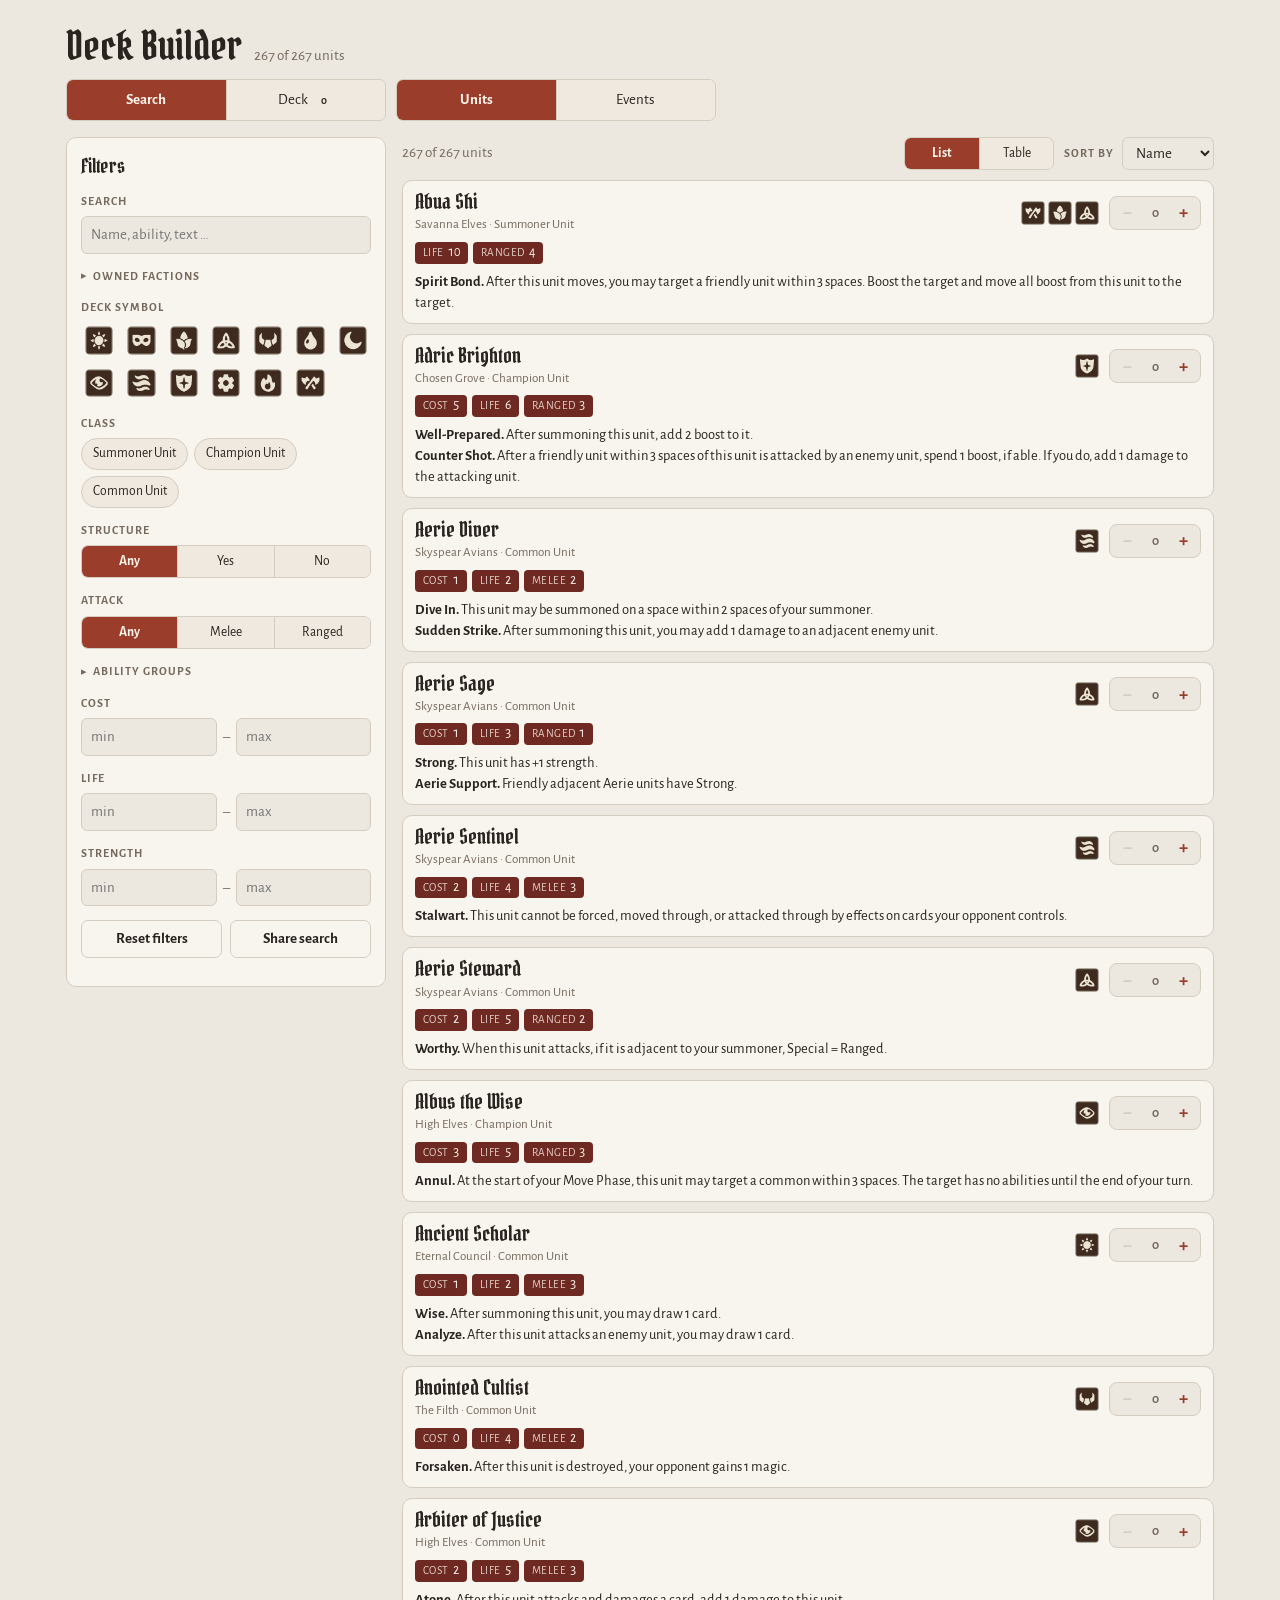
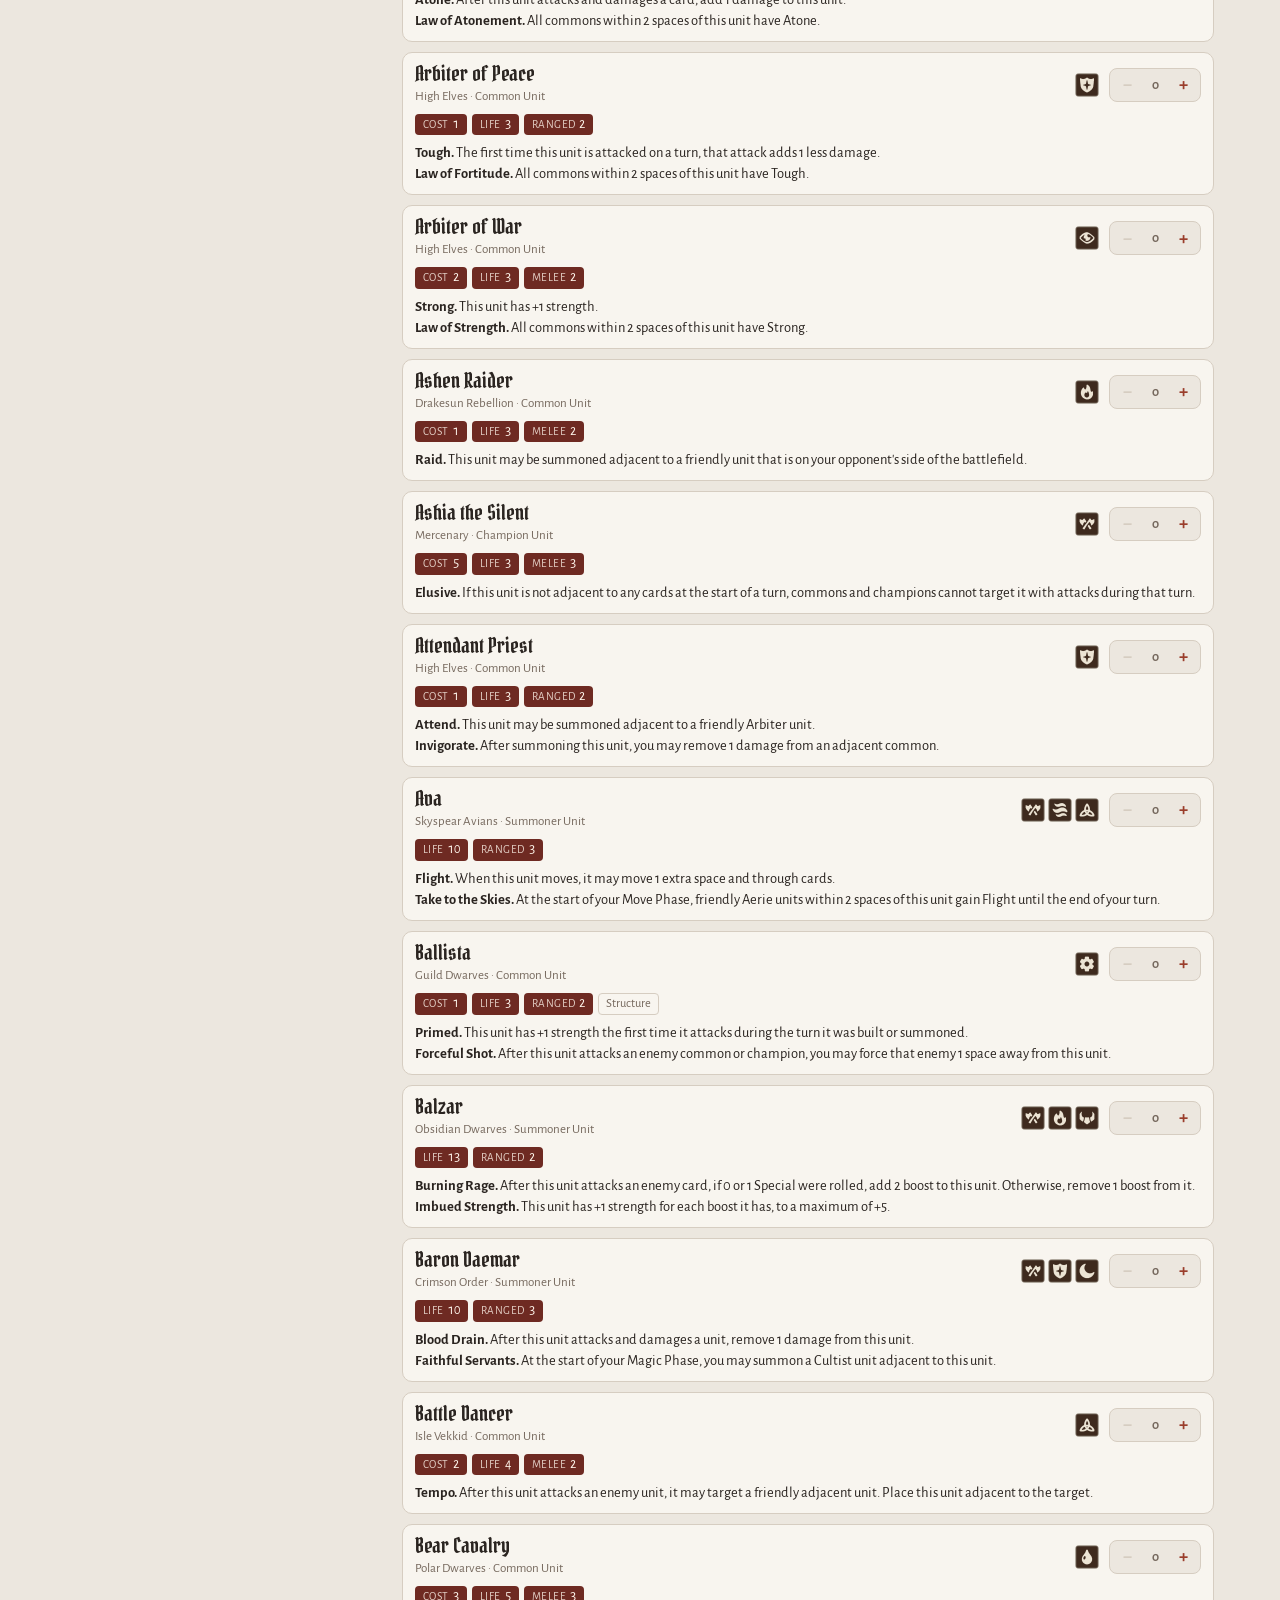
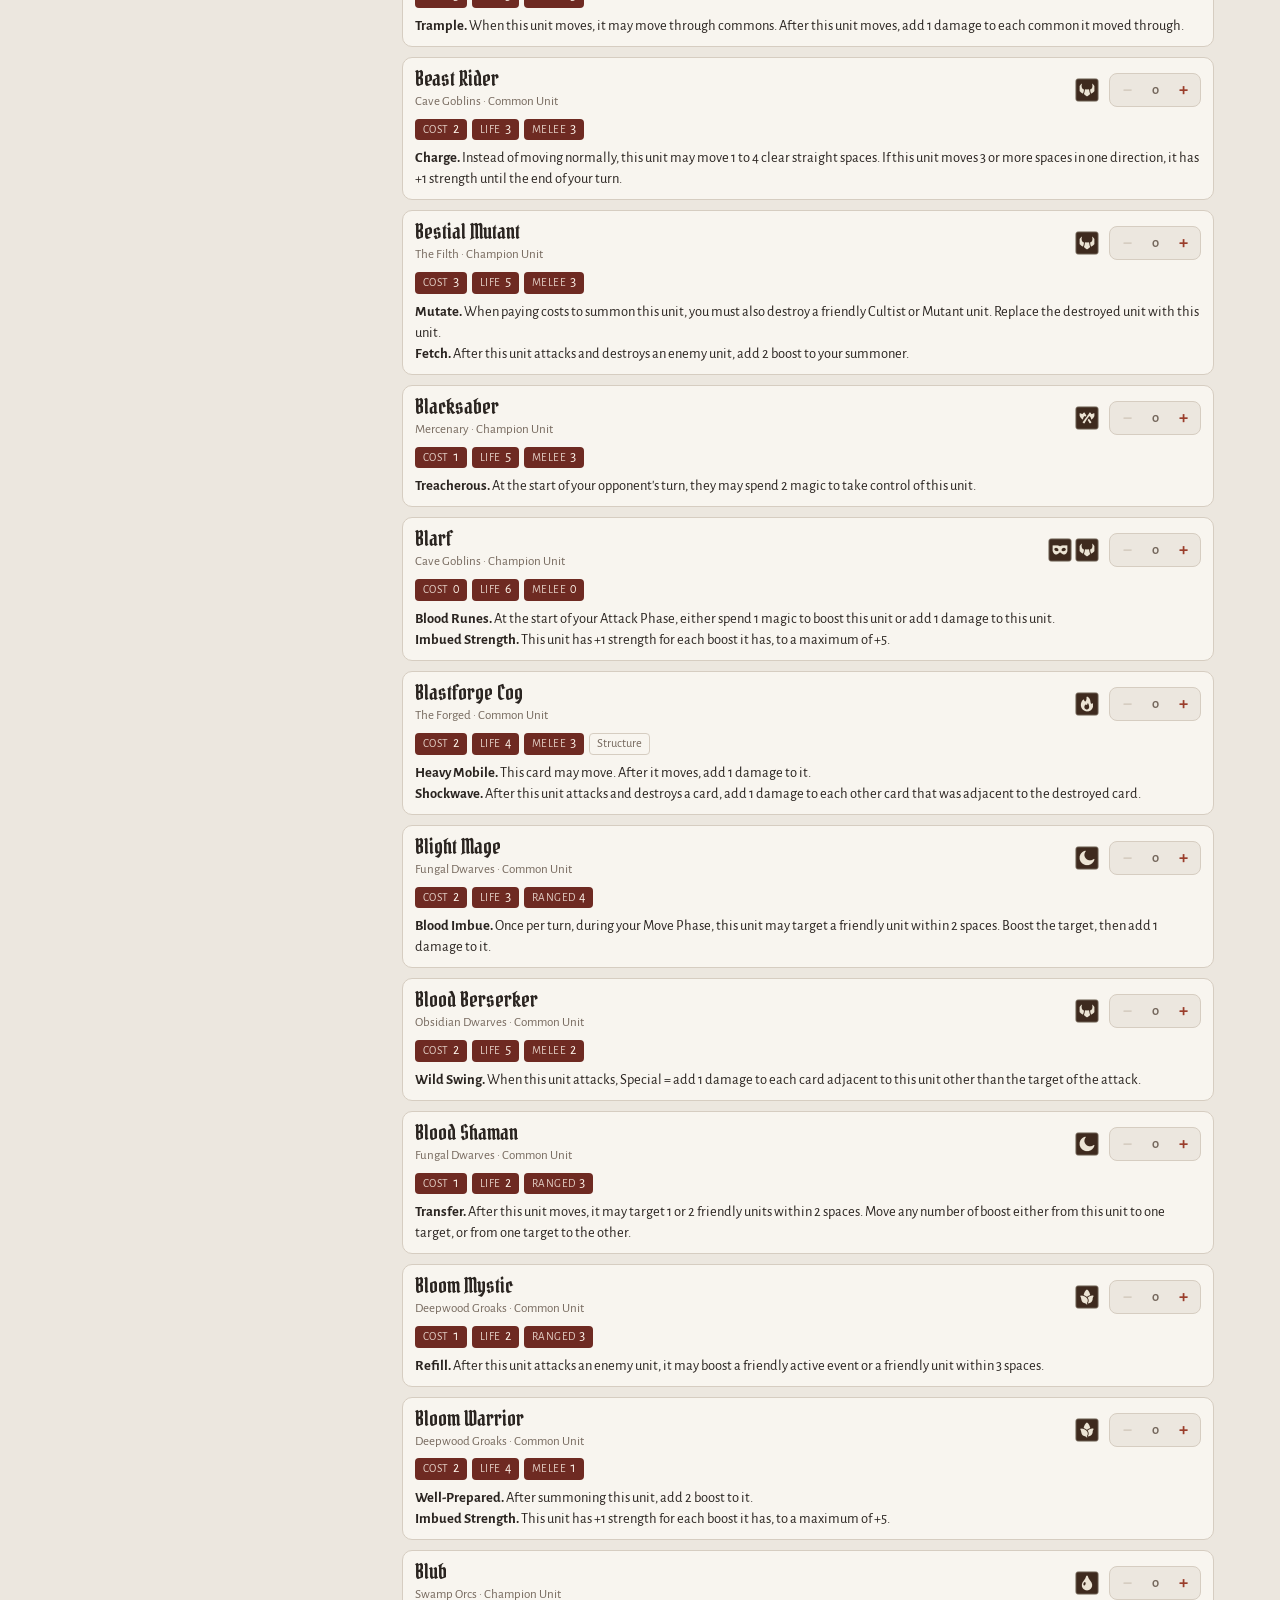
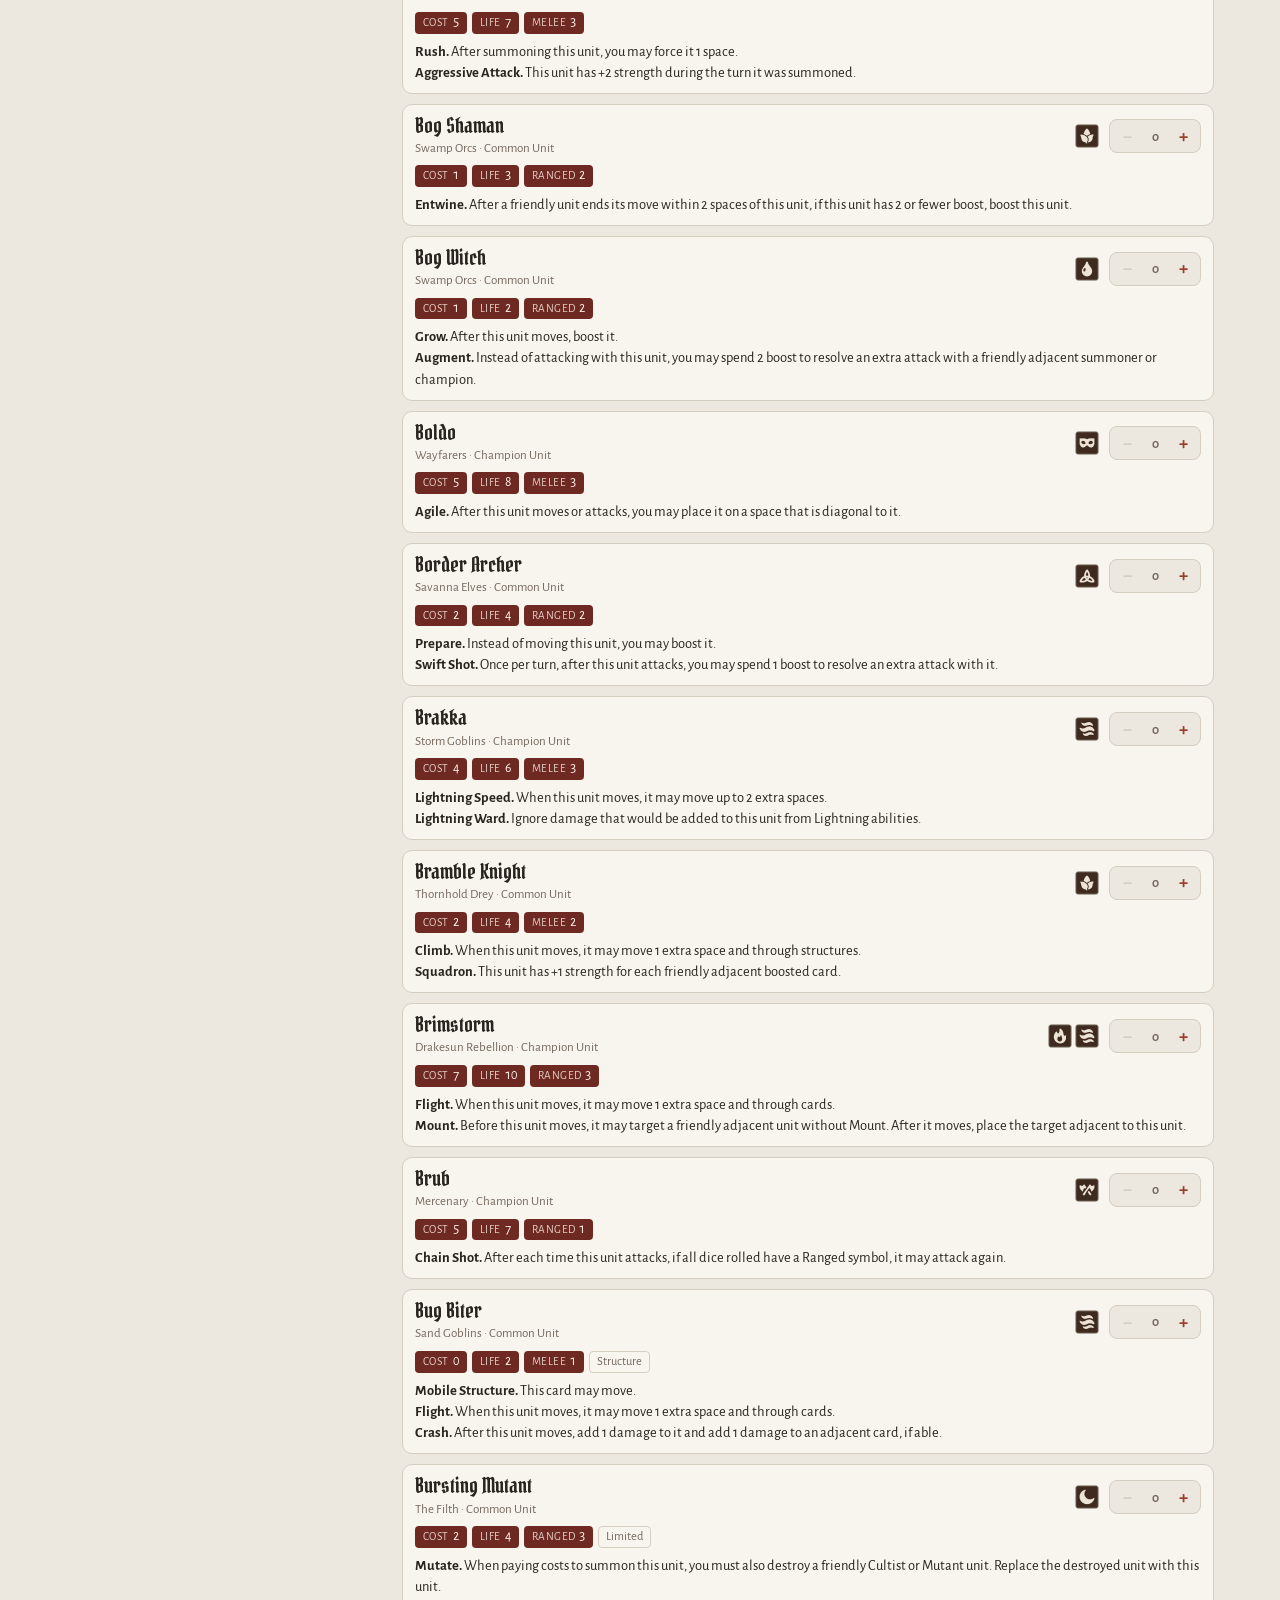
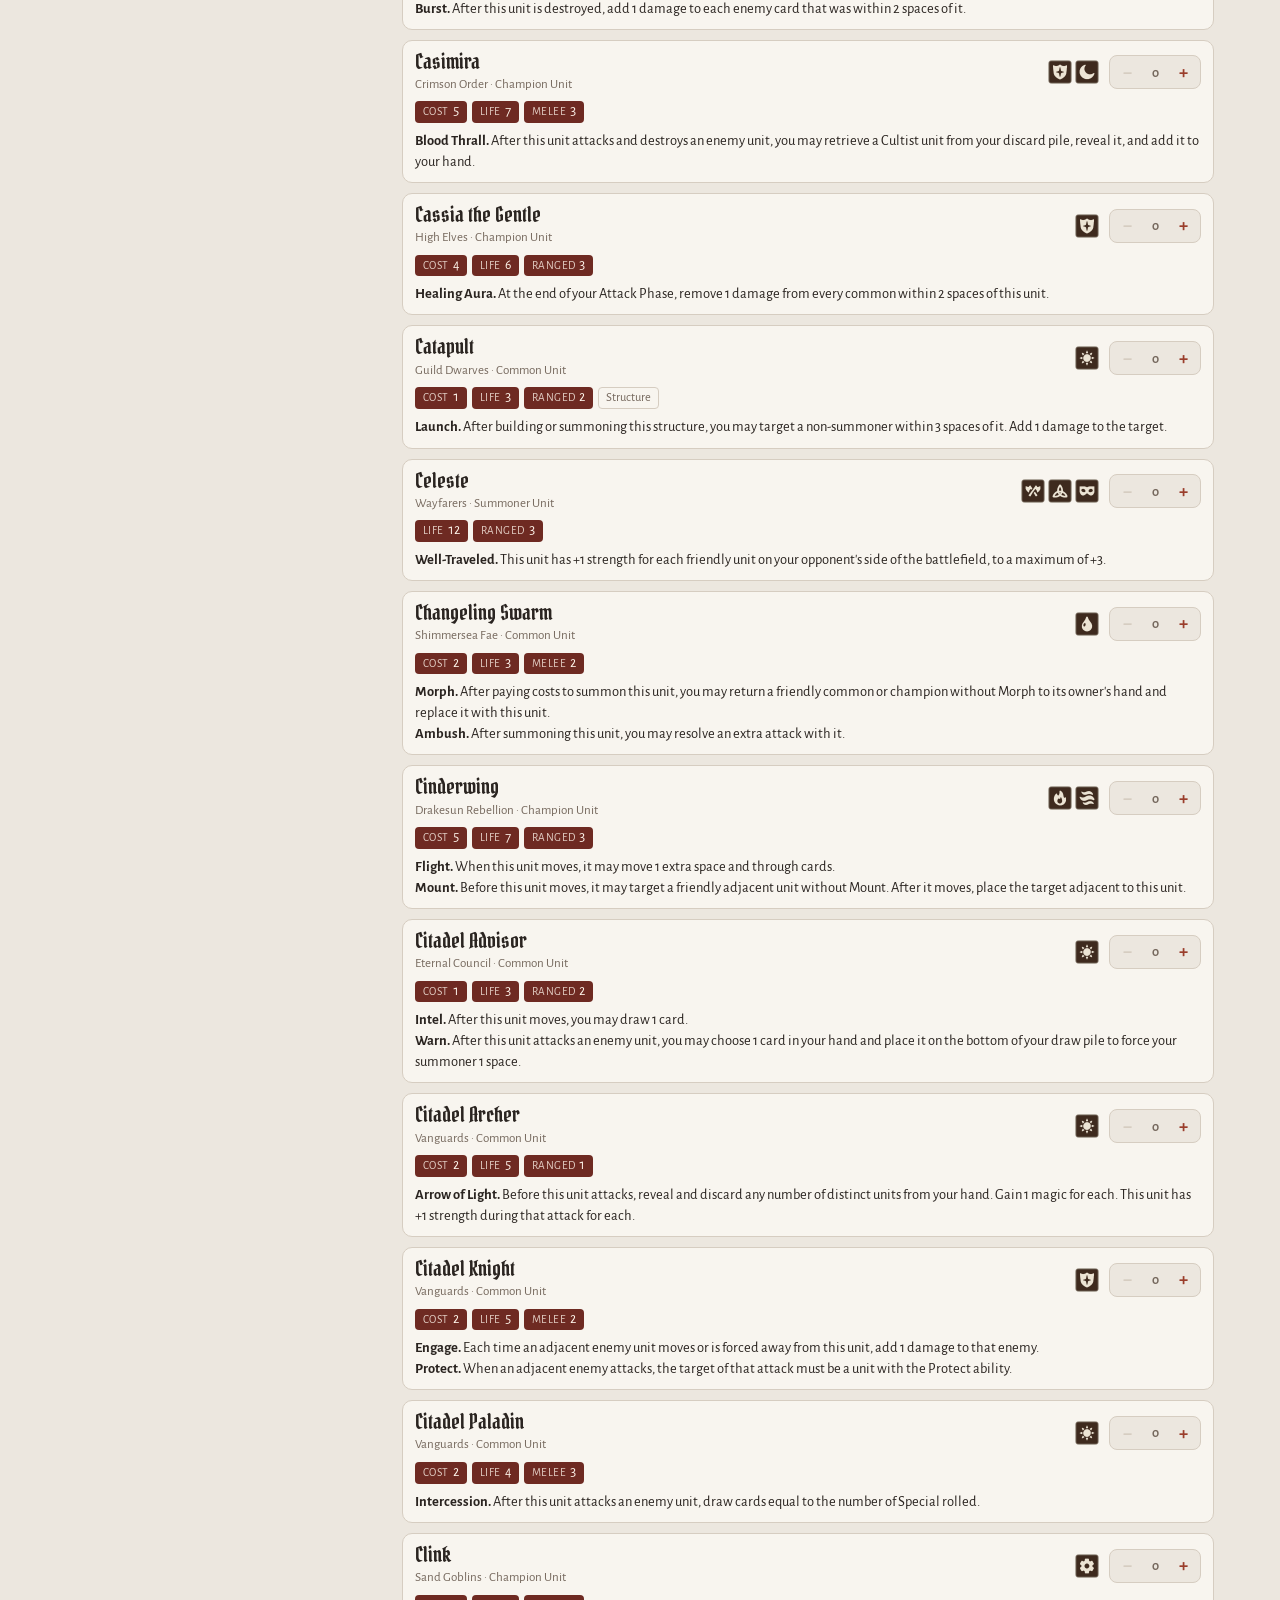
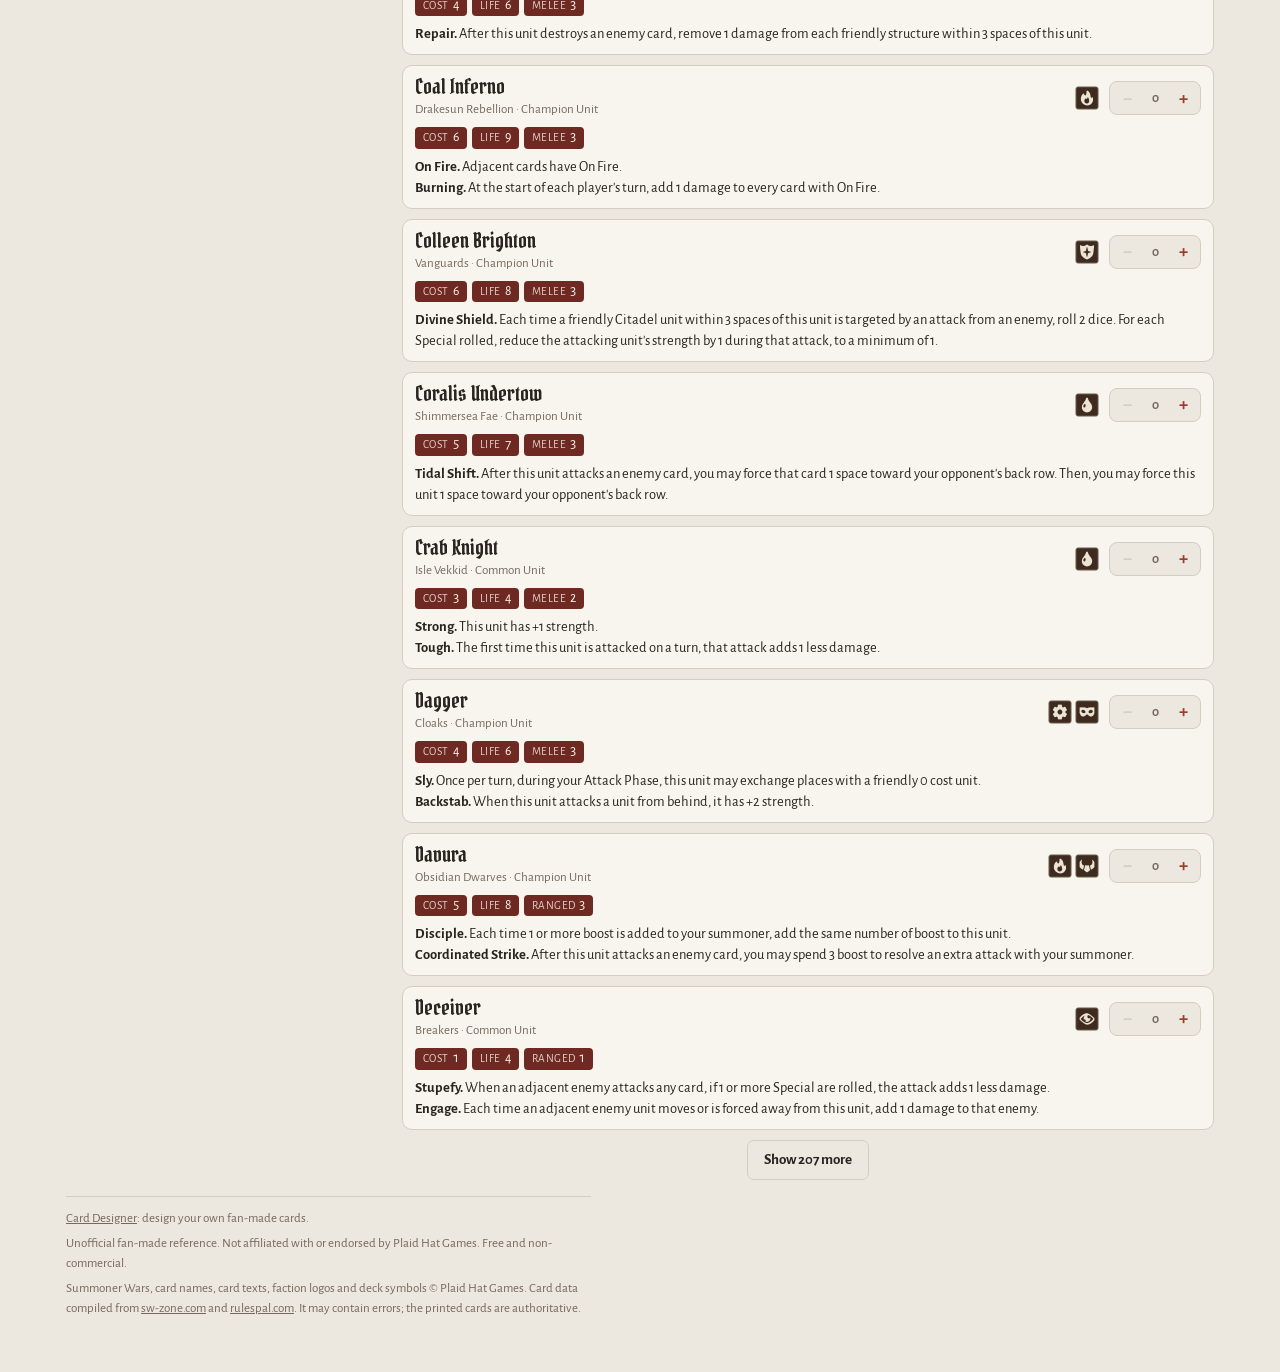
==== index.html @ 44c7527a "Designer: structure checkbox, insert existing abilities/event texts Co-Authored-By: Claude Opus 5.5 " ====
<!doctype html>
<html lang="en">
<head>
<meta charset="utf-8">
<meta name="viewport" content="width=device-width, initial-scale=1, viewport-fit=cover">
<title>Summoner Wars Deck Builder</title>
<meta name="description" content="Search and filter all Summoner Wars (Second Edition) cards by deck symbol, faction, class, ability groups, cost, life and strength.">
<link rel="icon" href="img/symbols/Mercenary.png">
<link rel="stylesheet" href="https://fonts.googleapis.com/css2?family=Pirata+One&family=Alegreya+Sans:wght@400;500;700&display=swap">
<link rel="stylesheet" href="style.css?v=202611170626">
<link rel="stylesheet" href="deck.css?v=202611170626">
</head>
<body>
<div class="wrap">
  <div class="incoming" id="incoming" hidden role="region" aria-label="Shared deck">
    <p id="incomingTxt"></p>
    <div class="dact"><button type="button" class="reset primary" id="inReplace">Replace my deck</button><button type="button" class="reset" id="inKeep">Keep my deck</button></div>
  </div>
  <header><h1>Deck Builder</h1><span class="count" id="count"></span>
    <div class="modes">
      <div class="seg tabs" id="tabs"><button type="button" data-v="search" aria-pressed="true">Search</button><button type="button" data-v="deck" aria-pressed="false">Deck <span class="badge" id="deckN">0</span></button></div>
      <div class="seg kind" id="kind"><button type="button" data-v="Unit" aria-pressed="true">Units</button><button type="button" data-v="Event" aria-pressed="false">Events</button></div>
    </div></header>

  <section class="filters" id="fbox" aria-label="Filters">
    <h2>Filters</h2>
    <div class="fbody">
      <div class="grp"><label class="lbl" for="q">Search</label>
        <input type="search" id="q" placeholder="Name, ability, text …" autocomplete="off"></div>

      <details class="grp sub" id="ownBox">
        <summary class="lbl">Owned factions <span class="grpn" id="ownN"></span></summary>
        <p class="hint">Cards of factions you don't own are hidden from the search. Saved on this device; not affected by Reset filters.</p>
        <div class="chips" id="own"></div>
        <div class="dact"><button type="button" class="reset" id="ownAll">Select all</button><button type="button" class="reset" id="ownNone">Select none</button></div>
      </details>

      <div class="grp"><div class="lbl">Deck symbol</div>
        <div class="symgrid none" id="symChips"></div></div>

      <div class="grp"><div class="lbl">Class</div>
        <div class="chips" id="cls"></div></div>

      <div class="grp"><div class="lbl">Structure</div>
        <div class="seg" id="struct"><button type="button" data-v="" aria-pressed="true">Any</button><button type="button" data-v="1" aria-pressed="false">Yes</button><button type="button" data-v="0" aria-pressed="false">No</button></div></div>

      <div class="grp" data-for="Unit"><div class="lbl">Attack</div>
        <div class="seg" id="mr"><button type="button" data-v="" aria-pressed="true">Any</button><button type="button" data-v="Melee" aria-pressed="false">Melee</button><button type="button" data-v="Ranged" aria-pressed="false">Ranged</button></div></div>

      <div class="grp" data-for="Event" hidden><div class="lbl">Play phase</div>
        <div class="chips" id="ph"></div></div>

      <details class="grp sub" id="grpBox">
        <summary class="lbl"><span id="grpLbl">Ability groups</span> <span class="grpn" id="grpN"></span></summary>
        <p class="hint" id="grpHint">Hover a group to see its abilities.</p>
        <div class="chips" id="grps"></div>
      </details>

      <div class="grp"><div class="lbl">Cost</div>
        <div class="range"><input type="number" id="costMin" inputmode="numeric" placeholder="min" aria-label="Cost minimum"><span>–</span><input type="number" id="costMax" inputmode="numeric" placeholder="max" aria-label="Cost maximum"></div></div>
      <div class="grp"><div class="lbl">Life</div>
        <div class="range"><input type="number" id="hpMin" inputmode="numeric" placeholder="min" aria-label="Life minimum"><span>–</span><input type="number" id="hpMax" inputmode="numeric" placeholder="max" aria-label="Life maximum"></div></div>
      <div class="grp" data-for="Unit"><div class="lbl">Strength</div>
        <div class="range"><input type="number" id="strMin" inputmode="numeric" placeholder="min" aria-label="Strength minimum"><span>–</span><input type="number" id="strMax" inputmode="numeric" placeholder="max" aria-label="Strength maximum"></div></div>

      <div class="dact"><button class="reset" id="reset" type="button">Reset filters</button><button class="reset" id="shareSearch" type="button">Share search</button></div>
      <p class="hint" id="shareSearchMsg" aria-live="polite"></p>
    </div>
  </section>

  <section class="deckview" id="deckView" hidden aria-label="Current deck">
    <div class="dhead">
      <label class="dname"><span class="lbl">Deck name</span><input type="text" id="deckName" maxlength="60" placeholder="New Deck" autocomplete="off"></label>
      <div class="dtot" id="deckTot"></div>
      <div class="dsum" id="deckSum"></div>
      <ul class="checks" id="deckChecks" aria-label="Deck rules"></ul>
      <details class="dstats" id="deckStats" hidden><summary class="lbl">Statistics</summary><div id="statBody"></div></details>
      <div class="dact">
        <button type="button" class="reset" id="shareDeck">Share link</button>
        <button type="button" class="reset" id="exportDeck">Export for app</button>
        <button type="button" class="reset" id="importDeck">Import from app</button>
        <button type="button" class="reset" id="clearDeck">Clear deck</button>
      </div>
      <div class="starter"><select id="starterSel" aria-label="Faction starter deck"><option value="">Load a faction starter deck…</option></select><button type="button" class="reset" id="loadStarter" disabled>Load</button></div>
      <div class="out" id="imp" hidden>
        <label class="lbl" for="impTxt">Paste a deck exported from the app (JSON)</label>
        <textarea id="impTxt" rows="4" placeholder='{"title":"My Deck","deck":{"faction":"Breakers","deck":"bdu4 mru2 …"}}'></textarea>
        <div class="dact"><button type="button" class="reset primary" id="impGo">Import</button><button type="button" class="reset" id="impClose">Cancel</button></div>
        <p class="hint" id="impMsg" aria-live="polite">Importing replaces your current deck.</p>
      </div>
      <p class="hint" id="exportHint" hidden>Export needs exactly 1 summoner, 2 copies of its epic event and its starting units.</p>
      <div class="out" id="out" hidden>
        <label class="lbl" for="outTxt" id="outLbl"></label>
        <textarea id="outTxt" rows="3" readonly></textarea>
        <div class="dact"><button type="button" class="reset primary" id="outCopy">Copy</button><button type="button" class="reset" id="outDl" hidden>Download .json</button><button type="button" class="reset" id="outClose">Close</button></div>
        <p class="hint" id="outMsg" aria-live="polite"></p>
      </div>
    </div>
  </section>

  <main class="list">
    <div class="toolbar"><span class="count" id="count2"></span>
      <div class="tools"><div class="seg view" id="view"><button type="button" data-v="list" aria-pressed="true">List</button><button type="button" data-v="table" aria-pressed="false">Table</button></div>
      <label style="display:flex;gap:8px;align-items:center"><span class="lbl">Sort by</span>
        <select id="sort"><option value="n">Name</option><option value="f">Faction</option><option value="cost">Cost</option><option value="hp">Life</option><option value="str" data-for="Unit">Strength</option></select></label></div></div>
    <div class="list" id="list"></div>
  </main>

  <footer class="foot">
    <p><a href="designer/">Card Designer</a>: design your own fan-made cards.</p>
    <p>Unofficial fan-made reference. Not affiliated with or endorsed by Plaid Hat Games. Free and non-commercial.</p>
    <p>Summoner Wars, card names, card texts, faction logos and deck symbols © Plaid Hat Games. Card data compiled from <a href="https://sw-zone.com" rel="noopener">sw-zone.com</a> and <a href="https://rulespal.com" rel="noopener">rulespal.com</a>. It may contain errors; the printed cards are authoritative.</p>
  </footer>
</div>
<script src="deck.js?v=202611170626" defer></script>
</body>
</html>
---- style.css ----
/* Layout: filter panel (sticky sidebar on desktop, collapsible block on phone) + list of card rows styled like card stat bars */
:root{
  --bg:#ece7df; --panel:#f8f5ef; --ink:#2a2420; --muted:#76695e; --line:#d6cdc1;
  --accent:#9a3d2b; --accent-soft:rgba(154,61,43,.12); --stat:#6e2a22; --stat-ink:#fff6ec; --chip:#efe9e0;
  --display:"Pirata One","Georgia",serif; --body:"Alegreya Sans","Segoe UI",system-ui,sans-serif;
}
@media (prefers-color-scheme: dark){:root:not([data-theme="light"]){
  --bg:#1c1a19; --panel:#262321; --ink:#ece4d8; --muted:#a3988c; --line:#3a3532;
  --accent:#e08a6f; --accent-soft:rgba(224,138,111,.16); --stat:#7a3027; --stat-ink:#fff6ec; --chip:#2f2b28; color-scheme:dark}}
:root[data-theme="dark"]{
  --bg:#1c1a19; --panel:#262321; --ink:#ece4d8; --muted:#a3988c; --line:#3a3532;
  --accent:#e08a6f; --accent-soft:rgba(224,138,111,.16); --stat:#7a3027; --stat-ink:#fff6ec; --chip:#2f2b28; color-scheme:dark}
*{box-sizing:border-box}
html{-webkit-text-size-adjust:100%;text-size-adjust:100%}
[hidden]{display:none!important}
body{background:var(--bg);color:var(--ink);font-family:var(--body);font-size:15px;line-height:1.45}
.wrap{max-width:1180px;margin:0 auto;padding-left:max(16px,env(safe-area-inset-left,0px));padding-right:max(16px,env(safe-area-inset-right,0px));padding-block:18px 40px;display:grid;gap:16px;grid-template-columns:1fr}
@media (min-width:900px){.wrap{grid-template-columns:320px minmax(0,1fr);align-items:start}.filters{position:sticky;top:12px;max-height:calc(100vh - 24px);overflow:auto}}
header{grid-column:1/-1;display:flex;align-items:baseline;gap:12px;flex-wrap:wrap}
.kind{flex-basis:100%;max-width:320px}
.kind button{padding:9px 4px;font-size:15px}
h1{font-family:var(--display);font-weight:400;font-size:clamp(28px,6vw,40px);margin:0;line-height:1}
.count{color:var(--muted);font-variant-numeric:tabular-nums}
.filters{background:var(--panel);border:1px solid var(--line);border-radius:10px;padding:14px;min-width:0}
.filters h2{font-family:var(--display);font-weight:400;font-size:20px;margin:0}
.fbody{display:grid;gap:14px;margin-top:12px}
.grp{display:grid;gap:6px;min-width:0}
.lbl{font-size:12px;letter-spacing:.08em;text-transform:uppercase;color:var(--muted);font-weight:700}
input[type=search],select,input[type=number]{font:inherit;color:var(--ink);background:var(--bg);border:1px solid var(--line);border-radius:6px;padding:7px 9px;width:100%;min-width:0}
input:focus-visible,select:focus-visible,button:focus-visible{outline:2px solid var(--accent);outline-offset:1px}
.chips{display:flex;flex-wrap:wrap;gap:6px}
.chip{all:unset;cursor:pointer;display:inline-flex;align-items:center;padding:5px 11px;border-radius:999px;background:var(--chip);border:1px solid var(--line);font-size:13.5px;user-select:none}
.chip[aria-pressed="true"]{background:var(--accent-soft);border-color:var(--accent);font-weight:700}
.symgrid{display:grid;grid-template-columns:repeat(7,1fr);gap:6px}
.sym{all:unset;cursor:pointer;border-radius:7px;padding:2px;border:2px solid transparent;display:grid;place-items:center;opacity:.55;transition:opacity .12s}
.sym img{width:100%;max-width:40px;aspect-ratio:1;border-radius:5px;display:block}
.sym:hover{opacity:.85}
.sym[aria-pressed="true"]{opacity:1;border-color:var(--accent);background:var(--accent-soft)}
.none .sym{opacity:1}
.seg{display:flex;border:1px solid var(--line);border-radius:7px;overflow:hidden}
.seg button{all:unset;cursor:pointer;flex:1;text-align:center;padding:6px 4px;font-size:13.5px;background:var(--chip)}
.seg button+button{border-left:1px solid var(--line)}
.seg button[aria-pressed="true"]{background:var(--accent);color:var(--stat-ink);font-weight:700}
.sub summary{cursor:pointer;list-style:none;display:flex;align-items:center;gap:6px}
.sub summary::-webkit-details-marker{display:none}
.sub summary::before{content:"▸";font-size:11px;transition:transform .15s}
.sub[open] summary::before{transform:rotate(90deg)}
.grpn{color:var(--accent);text-transform:none;letter-spacing:0}
.hint{margin:0;font-size:12.5px;color:var(--muted)}
.sub .chips{margin-top:2px}
.range{display:grid;grid-template-columns:1fr auto 1fr;gap:6px;align-items:center}
.range span{color:var(--muted)}
.reset{all:unset;cursor:pointer;text-align:center;padding:8px;border-radius:7px;border:1px solid var(--line);font-weight:700}
.reset:hover{background:var(--chip)}
.toolbar{display:flex;gap:10px;align-items:center;flex-wrap:wrap;justify-content:space-between}
.toolbar select{width:auto}
.tools{display:flex;gap:10px;align-items:center;flex-wrap:wrap}
.view{width:150px}
.tbl{overflow-x:auto;background:var(--panel);border:1px solid var(--line);border-radius:10px;max-width:100%}
.tbl table{border-collapse:collapse;width:100%;font-size:13.5px;font-variant-numeric:tabular-nums}
.tbl th{position:sticky;top:0;background:var(--chip);text-align:left;font-size:11.5px;letter-spacing:.06em;text-transform:uppercase;color:var(--muted);padding:7px 8px;border-bottom:1px solid var(--line);white-space:nowrap}
.tbl th.s{cursor:pointer}
.tbl th.s:hover,.tbl th.on{color:var(--accent)}
.tbl td{padding:6px 8px;border-bottom:1px solid var(--line);vertical-align:top}
.tbl tr:last-child td{border-bottom:0}
.tbl td.num{text-align:right}
.tbl td.nm{font-weight:700;white-space:nowrap}
.tbl td.fa,.tbl td.cl{white-space:nowrap;color:var(--muted)}
.tbl td.sy{white-space:nowrap}
.tbl td.sy img{width:20px;height:20px;border-radius:3px;vertical-align:middle;margin-right:2px}
.tbl td.tx{min-width:420px}
.tbl td.abn{min-width:150px}
.tbl td.abn span{text-decoration:underline dotted;text-underline-offset:3px;cursor:help}
.tbl td.ctr{text-align:center}
.tbl td.tx .ab{font-weight:700}
.tbl .yes{color:var(--accent);font-weight:700}
.list{display:grid;gap:10px;min-width:0}
.card{background:var(--panel);border:1px solid var(--line);border-radius:10px;padding:10px 12px;display:grid;gap:7px;min-width:0}
.top{display:grid;grid-template-columns:minmax(0,1fr) auto;gap:10px;align-items:center}
.top img.logo{width:40px;height:40px;object-fit:contain}
.nm{min-width:0}
.nm b{font-family:var(--display);font-weight:400;font-size:21px;line-height:1.05;display:block}
.nm small{color:var(--muted);font-size:13px}
.syms{display:flex;gap:3px}
.syms img{width:24px;height:24px;border-radius:4px}
.stats{display:flex;gap:5px;flex-wrap:wrap;font-variant-numeric:tabular-nums}
.stat{background:var(--stat);color:var(--stat-ink);border-radius:4px;padding:1px 8px;font-size:13.5px;display:inline-flex;gap:4px;align-items:baseline}
.stat i{font-style:normal;opacity:.8;font-size:11.5px;letter-spacing:.04em;text-transform:uppercase}
.tag{border:1px solid var(--line);border-radius:4px;padding:1px 7px;font-size:12.5px;color:var(--muted)}
.tx{margin:0;font-size:14.5px;min-width:0;overflow-wrap:anywhere}
.tx .ab{font-weight:700}
.empty{padding:30px;text-align:center;color:var(--muted);background:var(--panel);border:1px dashed var(--line);border-radius:10px}
.more{all:unset;cursor:pointer;justify-self:center;padding:8px 16px;border-radius:7px;border:1px solid var(--line);font-weight:700}
@media (prefers-reduced-motion:reduce){.sym{transition:none}}
.foot{grid-column:1/-1;border-top:1px solid var(--line);padding-top:12px;color:var(--muted);font-size:13px;line-height:1.5;max-width:75ch}
.foot p{margin:0 0 6px}
.foot a{color:inherit}
---- deck.css ----
/* Deck builder additions on top of style.css */
:root{--good:#2f6b3a;--good-soft:rgba(47,107,58,.12)}
@media (prefers-color-scheme: dark){:root:not([data-theme="light"]){--good:#7fc48a;--good-soft:rgba(127,196,138,.14)}}
:root[data-theme="dark"]{--good:#7fc48a;--good-soft:rgba(127,196,138,.14)}

.modes{flex-basis:100%;display:flex;gap:10px;flex-wrap:wrap}
.modes .seg{flex:1 1 220px;max-width:320px}
.modes .seg button{padding:9px 4px;font-size:15px}
.badge{display:inline-block;min-width:1.6em;padding:0 6px;margin-left:4px;border-radius:999px;background:var(--chip);color:var(--ink);font-size:12.5px;font-weight:700;font-variant-numeric:tabular-nums}
.tabs button[aria-pressed="true"] .badge{background:var(--stat-ink);color:var(--accent)}

/* deck mode: hide search UI, deck view spans full width */
.wrap.deckmode .filters,.wrap.deckmode #count,.wrap.deckmode #kind{display:none}
.wrap.deckmode .deckview,.wrap.deckmode main.list{grid-column:1/-1}
.dsec{display:grid;gap:10px;min-width:0}
.dgh{margin:6px 0 0;font-size:12px;letter-spacing:.08em;text-transform:uppercase;color:var(--muted);display:flex;justify-content:space-between;border-bottom:1px solid var(--line);padding-bottom:4px}

/* +/- control */
.dk{display:inline-flex;align-items:center;border:1px solid var(--line);border-radius:8px;overflow:hidden;background:var(--bg);flex:none}
.dk button{all:unset;cursor:pointer;width:34px;height:32px;display:grid;place-items:center;font-size:19px;font-weight:700;color:var(--accent)}
.dk button:hover{background:var(--accent-soft)}
.dk button:focus-visible{outline:2px solid var(--accent);outline-offset:-2px}
.dk button[disabled]{color:var(--line);cursor:default;background:none}
.dk .dn{min-width:22px;text-align:center;font-weight:700;font-variant-numeric:tabular-nums;color:var(--muted)}
.dk.on{border-color:var(--good)}
.dk.on .dn{color:var(--good)}
.card .top{grid-template-columns:minmax(0,1fr) auto auto}
.card.indeck{border-color:var(--good);box-shadow:inset 3px 0 0 var(--good)}
.tbl td.dkc{white-space:nowrap}
.tbl tr.indeck td{background:var(--good-soft)}

/* deck view */
.deckview{display:grid;gap:14px;min-width:0}
.dhead{background:var(--panel);border:1px solid var(--line);border-radius:10px;padding:12px 14px;display:grid;gap:8px}
.dtot{font-family:var(--display);font-size:24px;line-height:1.1}
.dsum{display:flex;flex-wrap:wrap;gap:6px}
.dsum .pill{border:1px solid var(--line);border-radius:999px;padding:2px 10px;font-size:13.5px;font-variant-numeric:tabular-nums}
.dsum .pill b{font-weight:700}
.dsum .syms img{width:22px;height:22px;border-radius:4px}
.dact{display:flex;gap:8px;flex-wrap:wrap}
.dact .reset{padding:7px 12px}
.reset.warn{border-color:var(--accent);color:var(--accent)}
.dgrp{background:var(--panel);border:1px solid var(--line);border-radius:10px;overflow:hidden}
.dgrp h3{margin:0;padding:8px 12px;font-size:12px;letter-spacing:.08em;text-transform:uppercase;color:var(--muted);background:var(--chip);border-bottom:1px solid var(--line);display:flex;justify-content:space-between}
.drow{display:grid;grid-template-columns:auto minmax(0,1fr) auto;gap:10px;align-items:center;padding:7px 12px;border-bottom:1px solid var(--line)}
.drow:last-child{border-bottom:0}
.drow .di{min-width:0}
.drow .di button{all:unset;cursor:pointer;font-weight:700;display:block}
.drow .di button:focus-visible{outline:2px solid var(--accent)}
.drow .di small{color:var(--muted);font-size:12.5px}
.drow .dr{display:flex;gap:6px;align-items:center}
.drow .dr .stat{font-size:12.5px}
.drow .dr .syms img{width:20px;height:20px}
.drow .dtx{grid-column:1/-1;margin:0;font-size:14px;overflow-wrap:anywhere}
.dempty{padding:28px;text-align:center;color:var(--muted);background:var(--panel);border:1px dashed var(--line);border-radius:10px}
@media (max-width:480px){.drow .dr .syms{display:none}}
.drow>.dk{justify-self:start}
.dk button{flex:none}
@media (max-width:600px){
  .drow{grid-template-columns:auto minmax(0,1fr)}
  .drow .dr{grid-column:2;flex-wrap:wrap}
  .card .top{grid-template-columns:minmax(0,1fr) auto}
  .card .top .syms{grid-column:2;grid-row:1}
  .card .top .dk{grid-column:1/-1;grid-row:2;justify-self:start}
}
.drow .dtx .ab{font-weight:700}

.legal{font-family:var(--body);font-size:14px;font-weight:700;padding:2px 10px;border-radius:999px;vertical-align:middle;margin-left:8px;white-space:nowrap}
.legal.ok{background:var(--good-soft);color:var(--good)}
.legal.bad{background:var(--accent-soft);color:var(--accent)}
.checks{list-style:none;margin:0;padding:0;display:grid;gap:3px;font-size:14px}
.checks li{display:flex;gap:8px;align-items:baseline}
.checks li span{font-weight:700;width:1em;flex:none;text-align:center}
.checks li.ok{color:var(--muted)}
.checks li.ok span{color:var(--good)}
.checks li.bad span{color:var(--accent)}
.checks li.info{color:var(--muted);font-size:13px}
.tag.stu{border-color:var(--good);color:var(--good);font-weight:700;white-space:nowrap}

.dname{display:grid;gap:4px;max-width:360px}
.dname input{font:inherit;font-family:var(--display);font-size:22px;color:var(--ink);background:var(--bg);border:1px solid var(--line);border-radius:6px;padding:4px 9px}
.reset.primary{background:var(--accent);border-color:var(--accent);color:var(--stat-ink)}
.reset[disabled]{opacity:.45;cursor:not-allowed}
.out{display:grid;gap:6px}
.out textarea{font:13px/1.4 ui-monospace,SFMono-Regular,Menlo,Consolas,monospace;color:var(--ink);background:var(--bg);border:1px solid var(--line);border-radius:6px;padding:8px;width:100%;resize:vertical;overflow-wrap:anywhere}
.incoming{grid-column:1/-1;background:var(--good-soft);border:1px solid var(--good);border-radius:10px;padding:12px 14px;display:grid;gap:8px}
.incoming p{margin:0}

.filters .dact .reset{flex:1}
.linkbox{font:12.5px ui-monospace,Menlo,monospace;width:100%;padding:6px;border:1px solid var(--line);border-radius:6px;background:var(--bg);color:var(--ink)}

.dstats{border-top:1px solid var(--line);padding-top:8px}
.dstats summary{cursor:pointer}
#statBody{display:grid;gap:12px;margin-top:8px}
.stl{font-size:12px;font-weight:700;letter-spacing:.06em;text-transform:uppercase;color:var(--muted);margin-bottom:6px}
.stl span{font-weight:400;text-transform:none;letter-spacing:0}
.curve{display:flex;gap:6px;align-items:flex-end}
.cb{flex:1;display:flex;flex-direction:column;justify-content:flex-end;align-items:center;gap:3px;min-width:0}
.cb .bw{height:102px;width:100%;display:flex;flex-direction:column;justify-content:flex-end;align-items:center;gap:3px}
.cb .bar{width:100%;max-width:38px;flex:none}
.cb .cn+.bar{border-radius:4px 4px 0 0}
.bar.m,.legend i.m{background:var(--accent)}
.bar.r,.legend i.r{background:#3f6f8f}
.bar.e,.legend i.e{background:#c9a24a}
.cb .bw{gap:0}.cb .cn{margin-bottom:3px}
.legend{display:flex;flex-wrap:wrap;gap:4px 14px;font-size:13px;color:var(--muted);margin-bottom:8px}
.legend i{display:inline-block;width:10px;height:10px;border-radius:2px;margin-right:5px;vertical-align:-1px}
.cb .cn{font-size:12px;font-weight:700;font-variant-numeric:tabular-nums;color:var(--ink)}
.cb .cl{font-size:12px;color:var(--muted);border-top:1px solid var(--line);width:100%;text-align:center;padding-top:2px}
.sgrid{display:flex;flex-wrap:wrap;gap:4px 18px;font-size:14px;color:var(--muted)}
.sgrid b{color:var(--ink);font-variant-numeric:tabular-nums}
.stab{margin-top:0;border-collapse:collapse;margin-top:8px;font-size:14px;font-variant-numeric:tabular-nums}
.stab th,.stab td{padding:3px 12px 3px 0;text-align:right}
.stab thead th{font-size:12px;font-weight:600;color:var(--muted)}
.stab tbody th{text-align:left;font-weight:400;color:var(--muted)}
.stab td{font-weight:700;color:var(--ink)}
.stab tr.sn td,.stab tr.sn th{font-weight:400;color:var(--muted);font-size:12.5px}
.sgrp .hint{margin:6px 0 0;font-size:12.5px;color:var(--muted)}
.curve.dense{gap:2px}.curve.dense .cl,.curve.dense .cn{font-size:11px}
.sline{display:flex;gap:16px;margin-top:6px;font-size:14px;color:var(--muted)}
.sline b{color:var(--ink);font-variant-numeric:tabular-nums}
.legend b{color:var(--ink)}
.starter{display:flex;gap:6px}.starter select{flex:1;min-width:0}.starter .reset{flex:none}
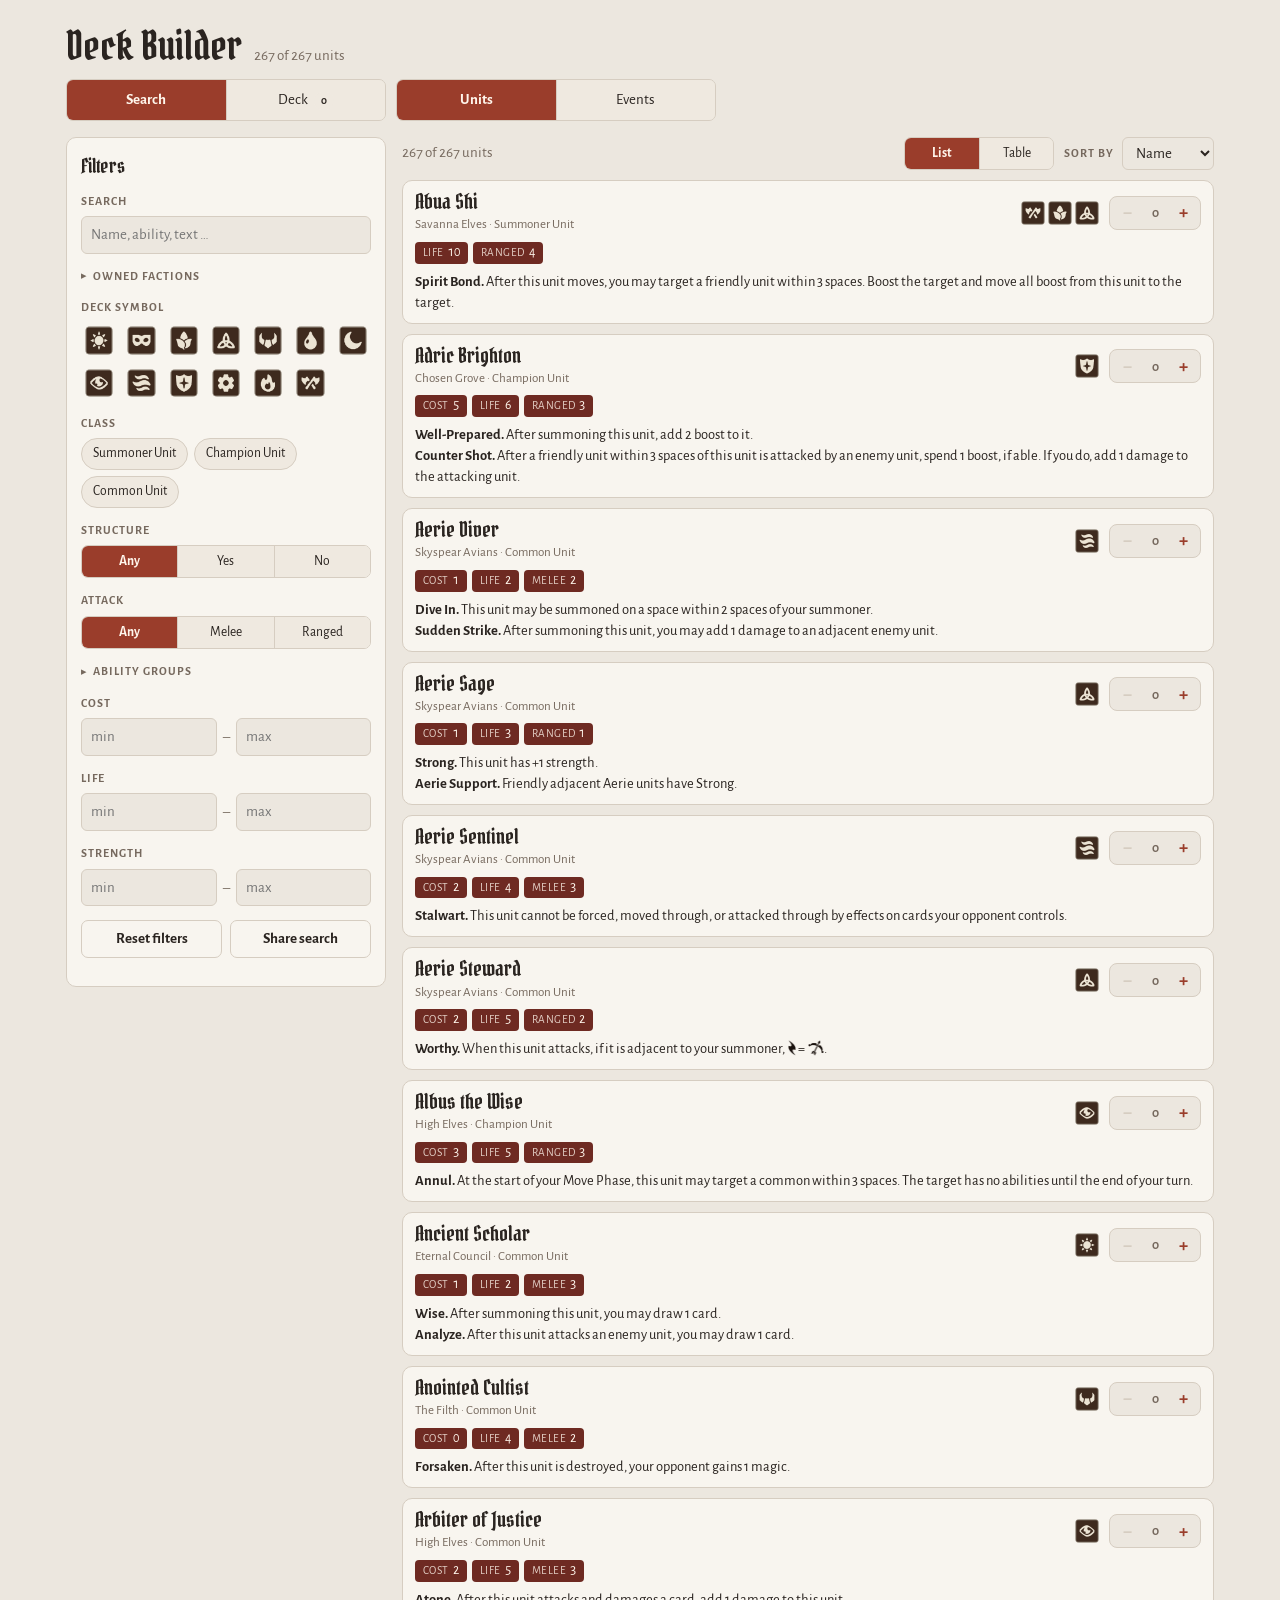
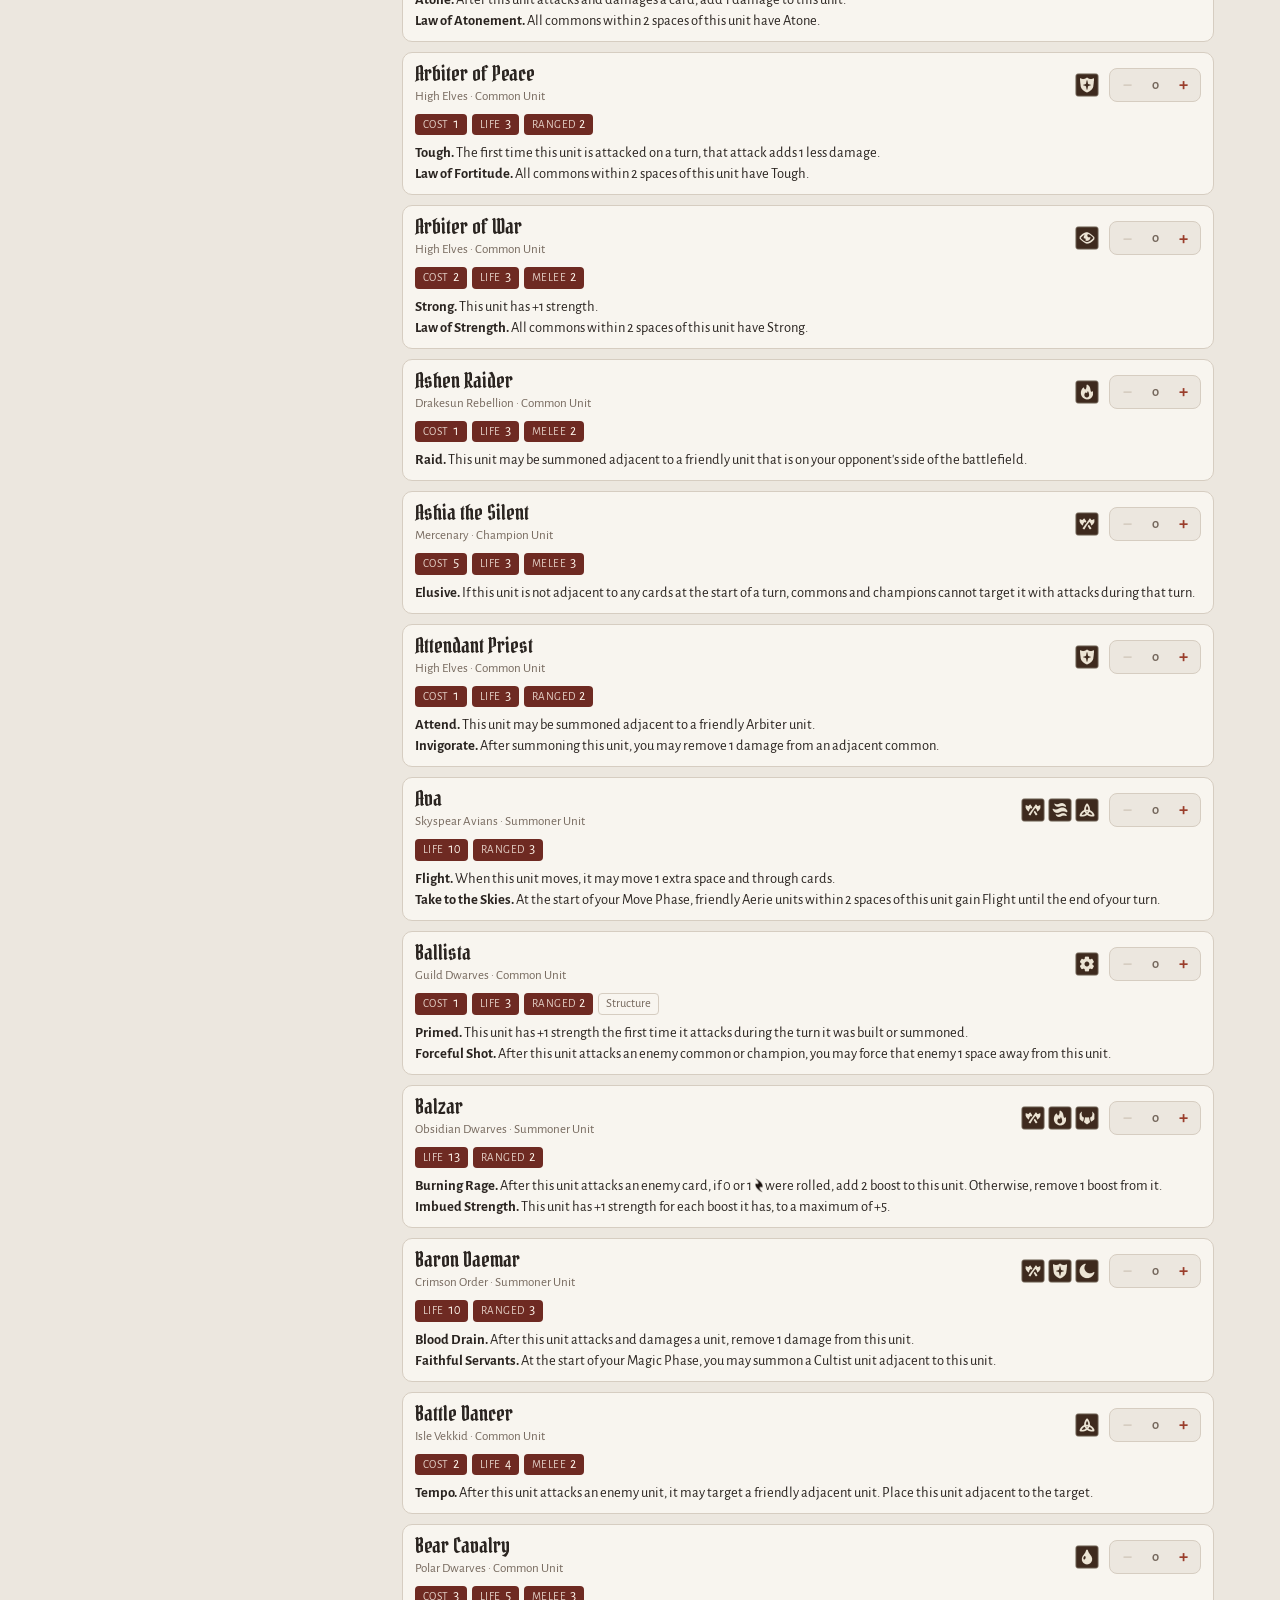
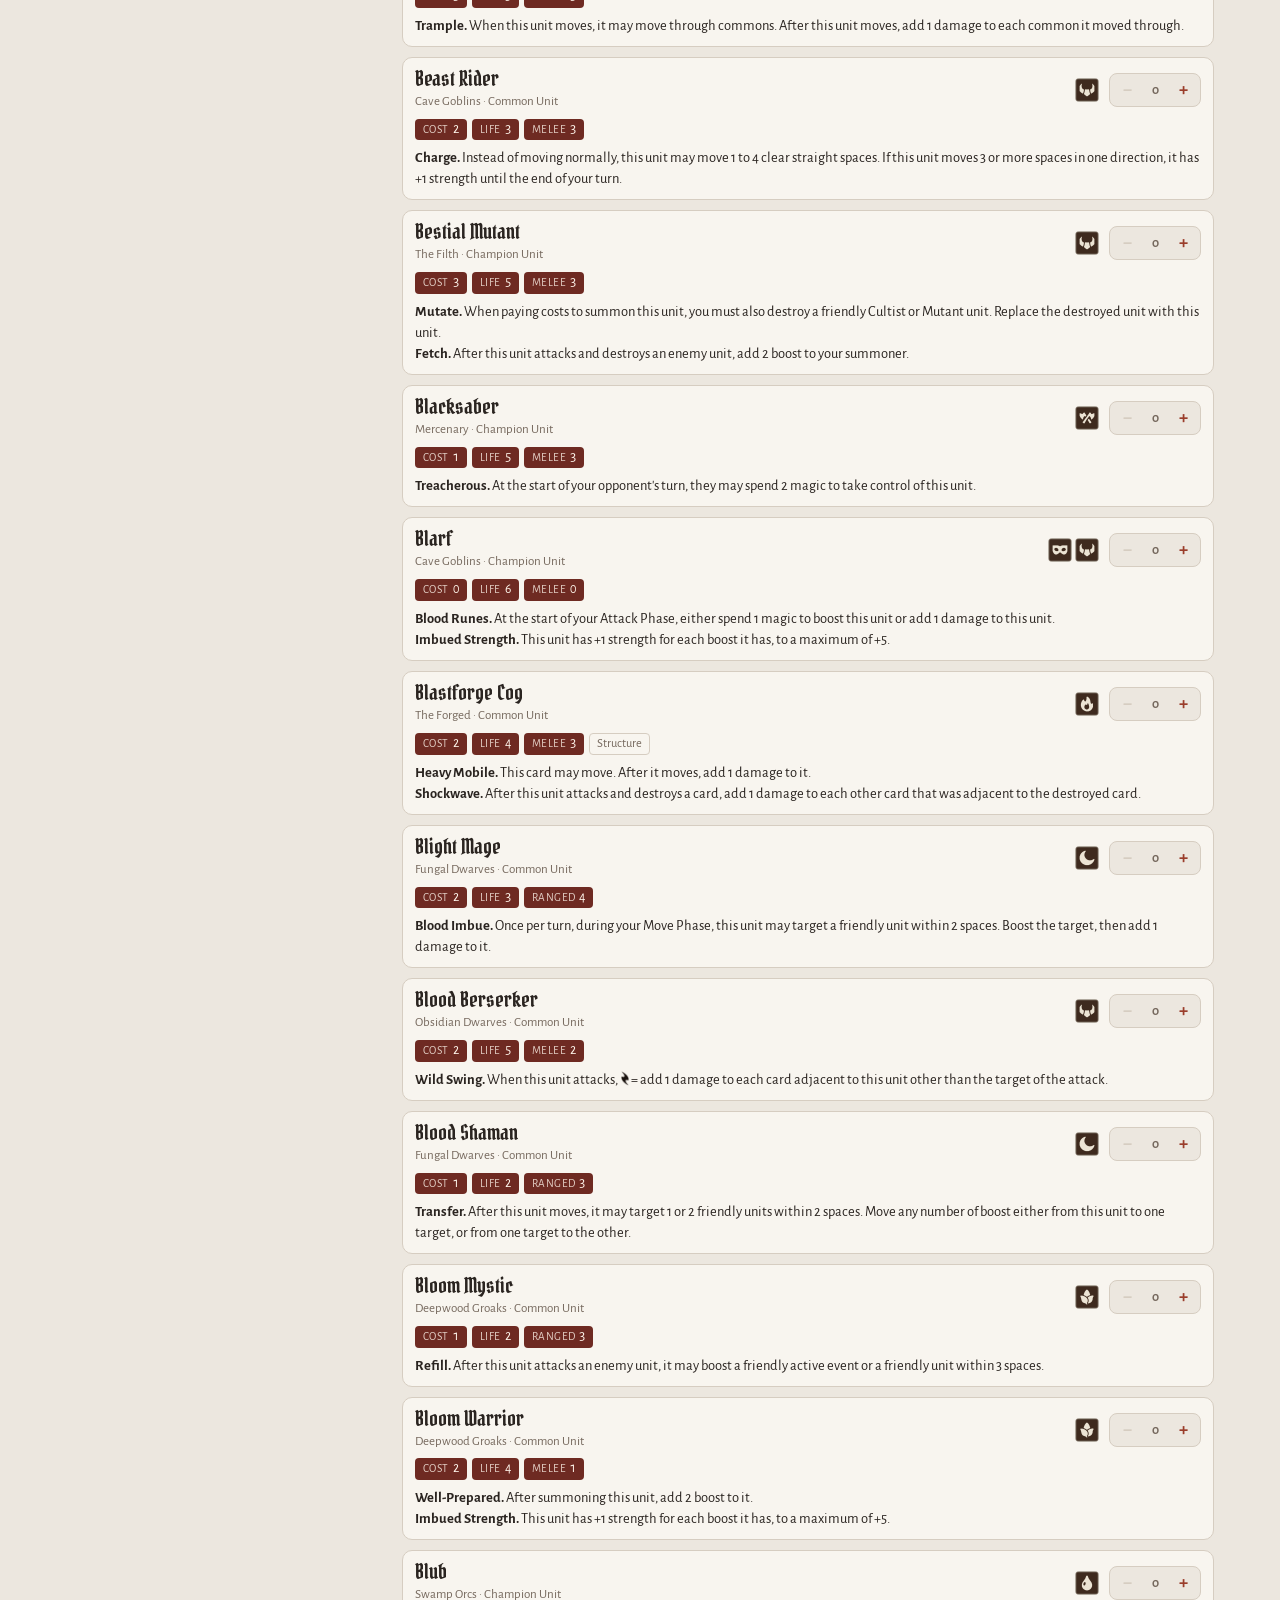
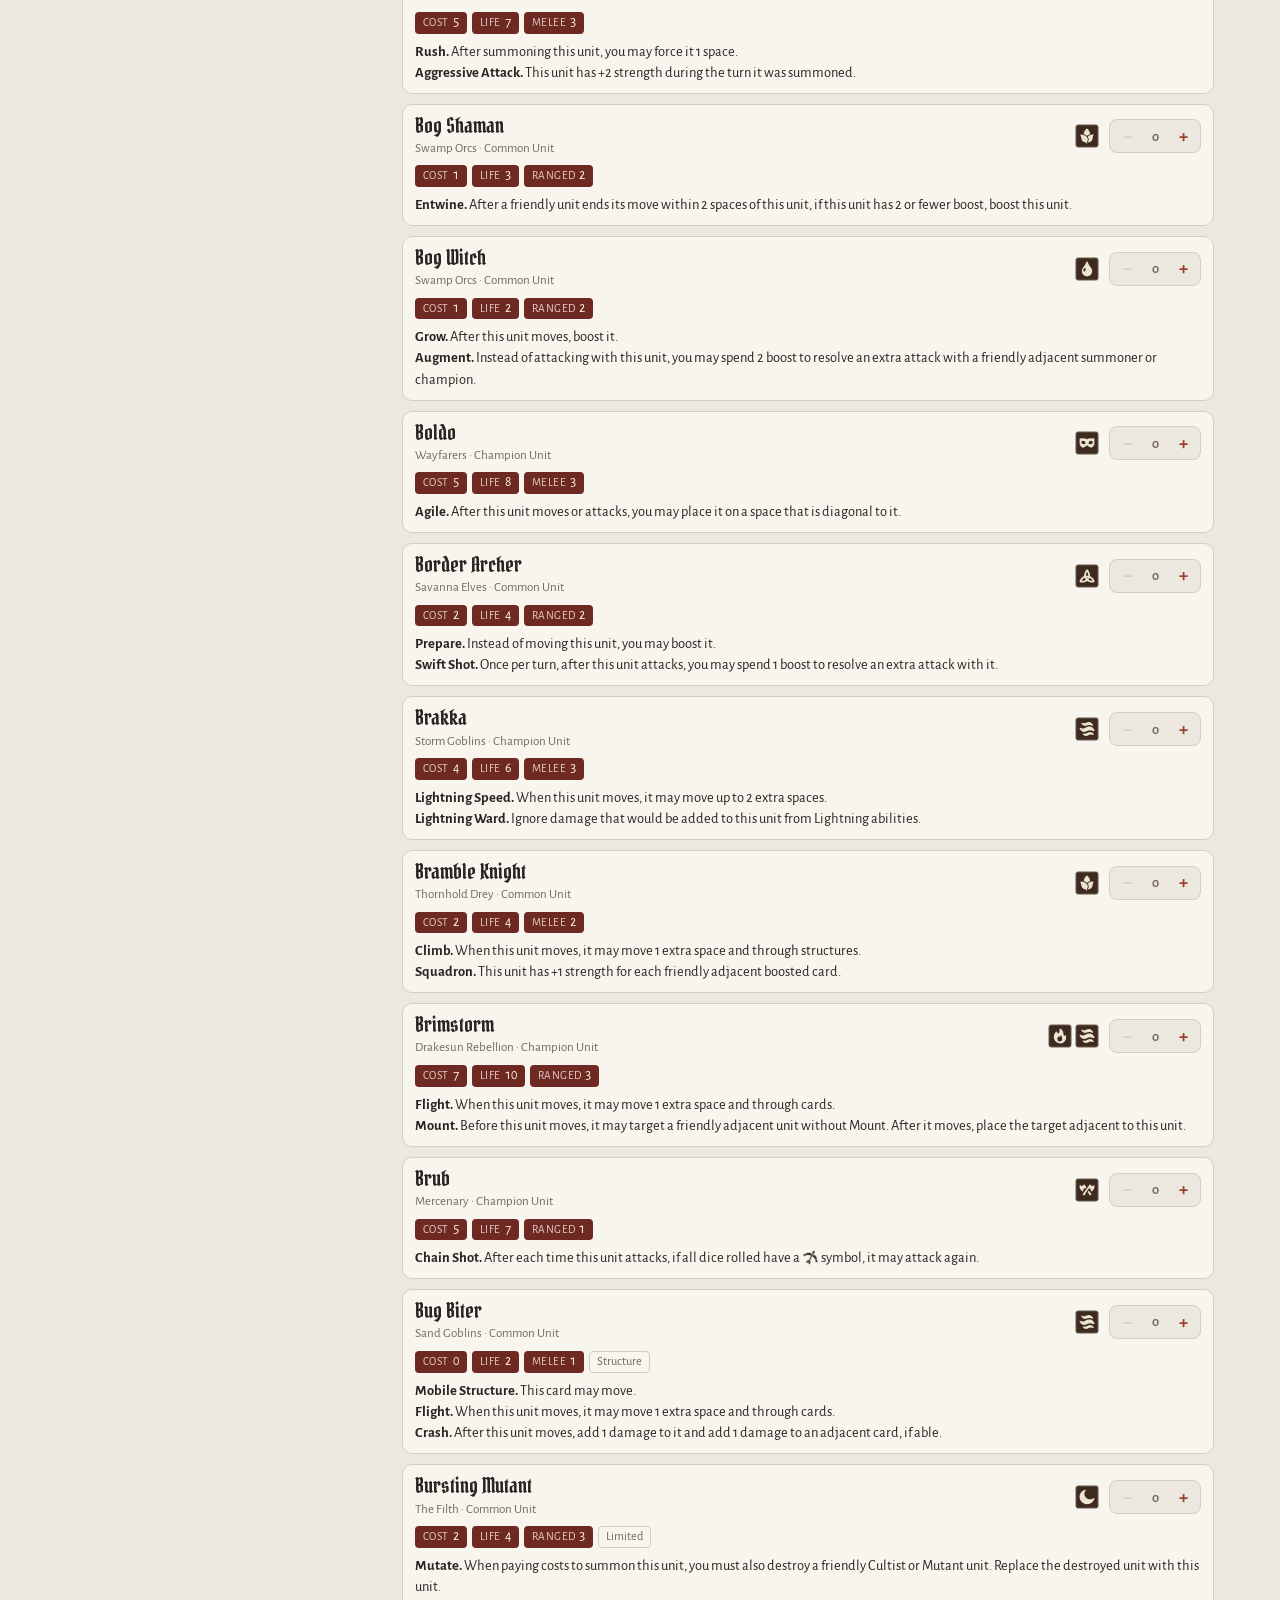
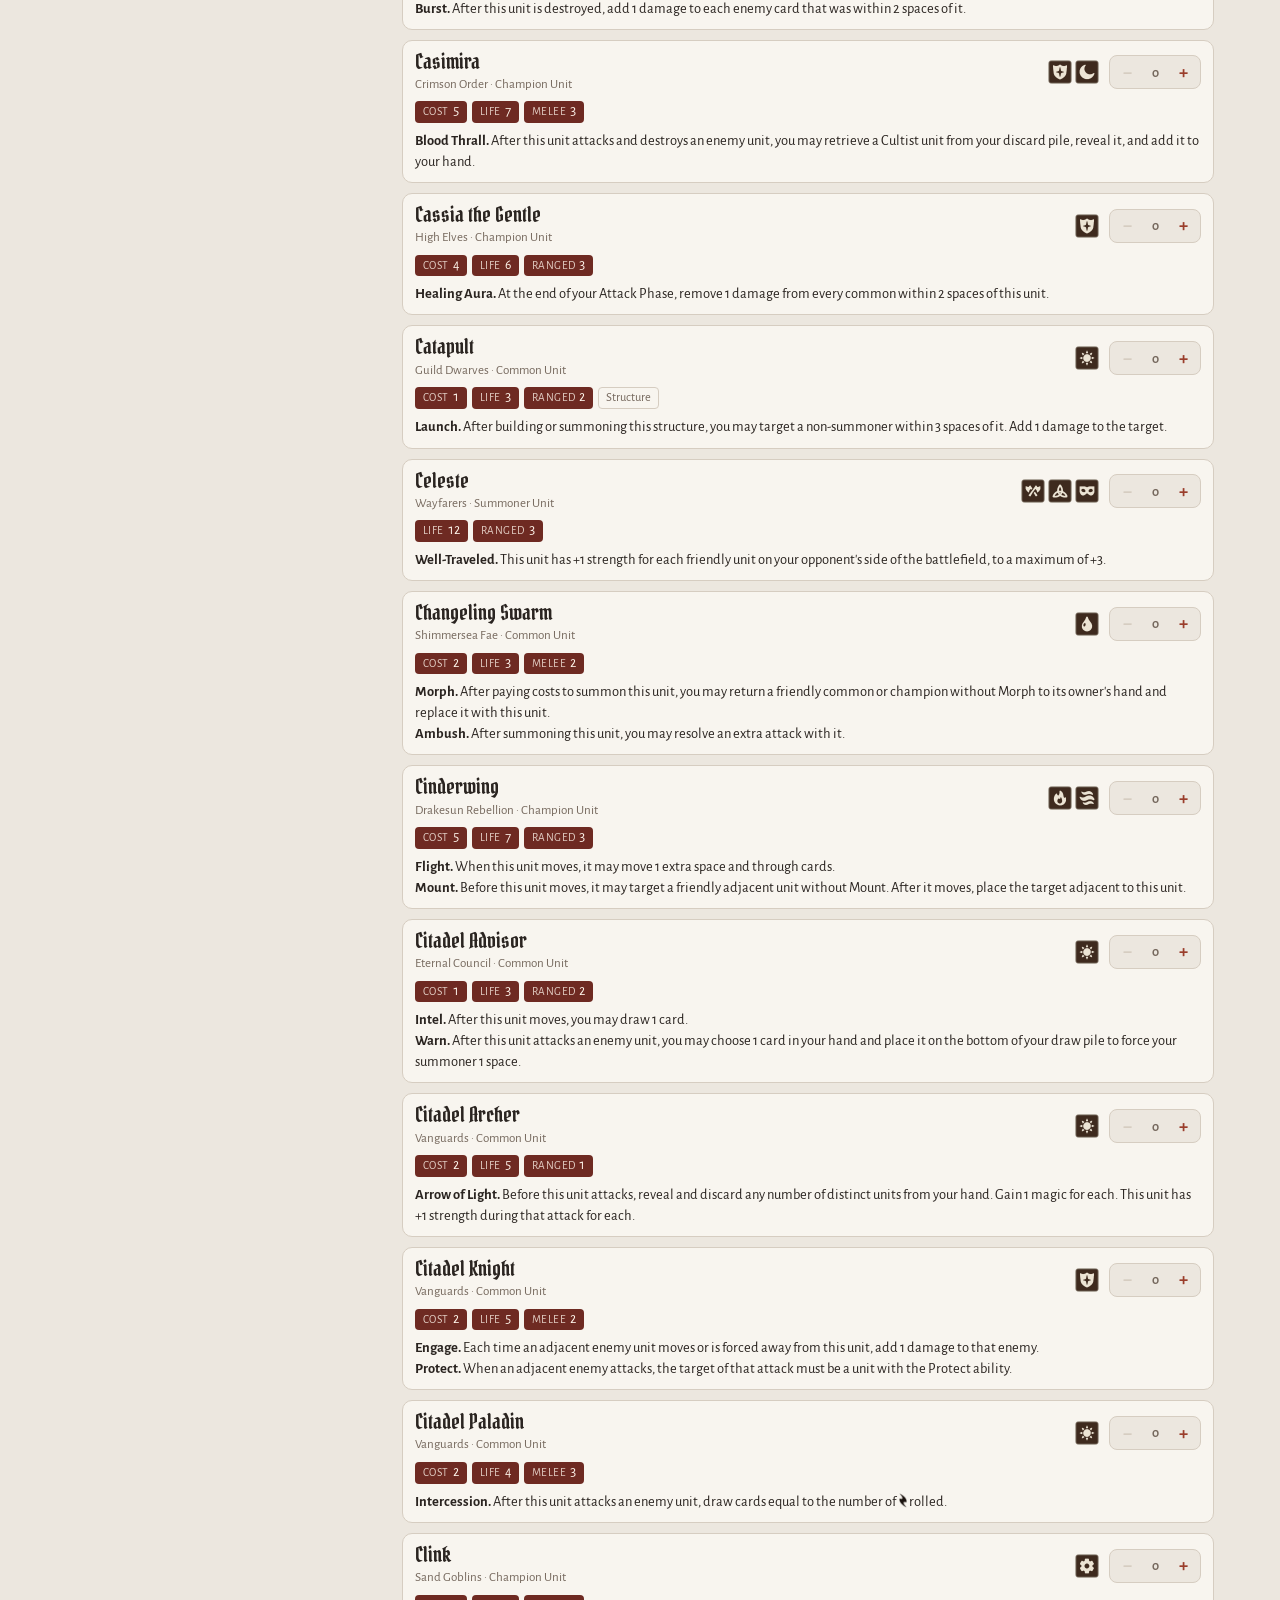
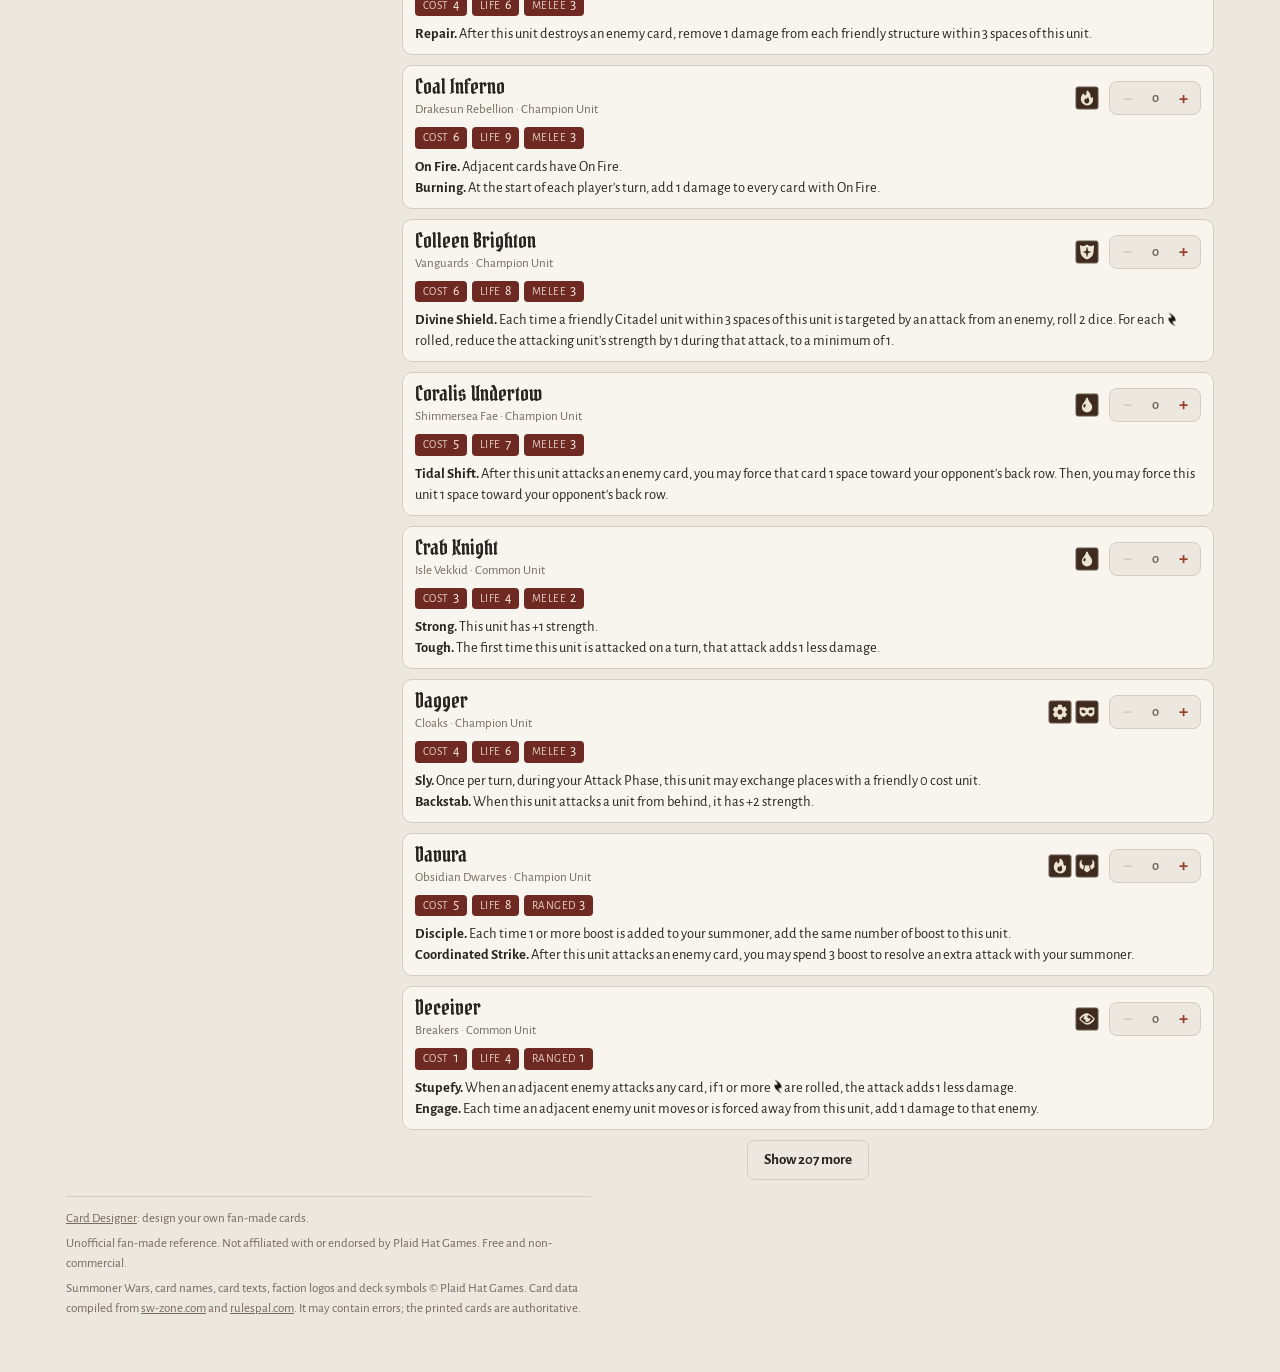
==== commit c747dc9a: "Dice symbols as [special]/[melee]/[ranged] in all card data; icons in finder; designer uses shared d" ====
--- a/index.html
+++ b/index.html
@@ -7,8 +7,8 @@
 <meta name="description" content="Search and filter all Summoner Wars (Second Edition) cards by deck symbol, faction, class, ability groups, cost, life and strength.">
 <link rel="icon" href="img/symbols/Mercenary.png">
 <link rel="stylesheet" href="https://fonts.googleapis.com/css2?family=Pirata+One&family=Alegreya+Sans:wght@400;500;700&display=swap">
-<link rel="stylesheet" href="style.css?v=202611170626">
-<link rel="stylesheet" href="deck.css?v=202611170626">
+<link rel="stylesheet" href="style.css?v=202611171739">
+<link rel="stylesheet" href="deck.css?v=202611171739">
 </head>
 <body>
 <div class="wrap">
@@ -112,6 +112,6 @@
     <p>Summoner Wars, card names, card texts, faction logos and deck symbols © Plaid Hat Games. Card data compiled from <a href="https://sw-zone.com" rel="noopener">sw-zone.com</a> and <a href="https://rulespal.com" rel="noopener">rulespal.com</a>. It may contain errors; the printed cards are authoritative.</p>
   </footer>
 </div>
-<script src="deck.js?v=202611170626" defer></script>
+<script src="deck.js?v=202611171739" defer></script>
 </body>
 </html>
--- a/deck.css
+++ b/deck.css
@@ -121,3 +121,6 @@
 .sline b{color:var(--ink);font-variant-numeric:tabular-nums}
 .legend b{color:var(--ink)}
 .starter{display:flex;gap:6px}.starter select{flex:1;min-width:0}.starter .reset{flex:none}
+.die{height:1.05em;width:auto;vertical-align:-.18em;margin:0 .05em}
+@media (prefers-color-scheme: dark){:root:not([data-theme="light"]) .die{filter:invert(.92)}}
+:root[data-theme="dark"] .die{filter:invert(.92)}
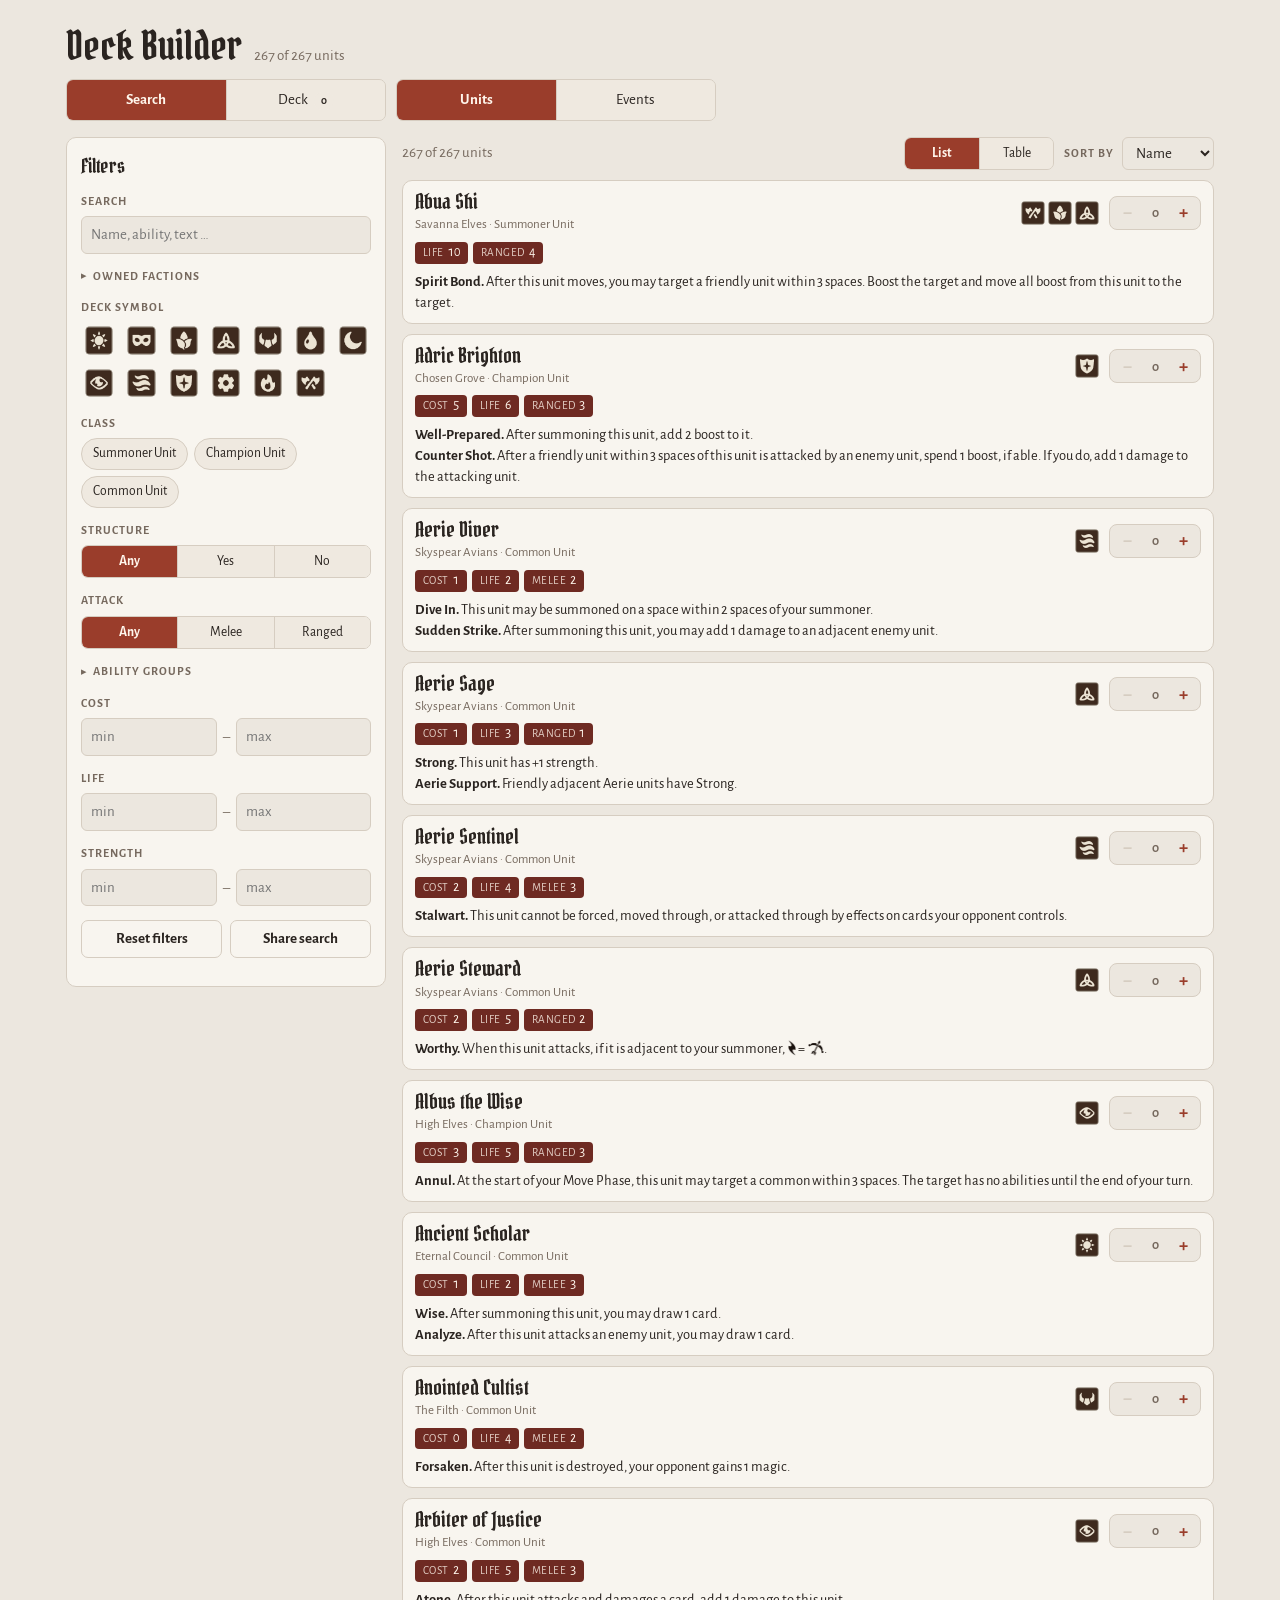
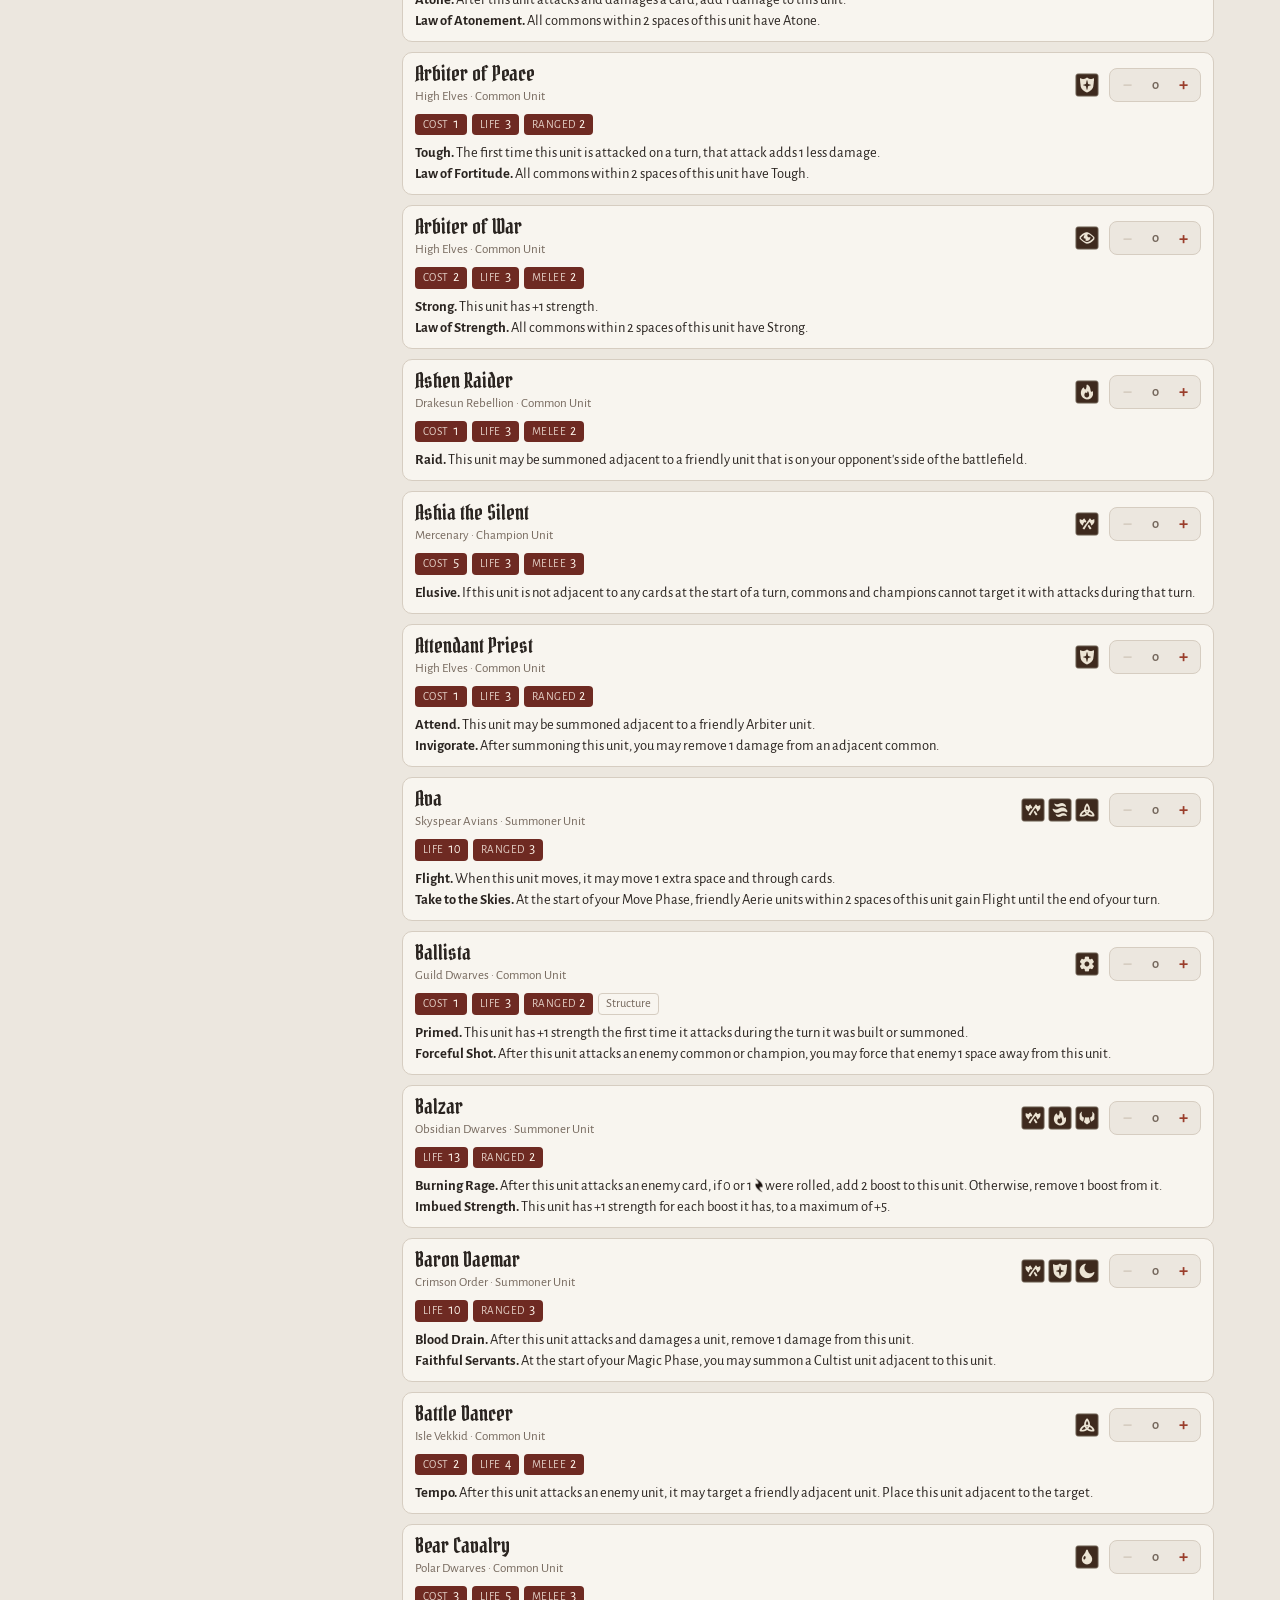
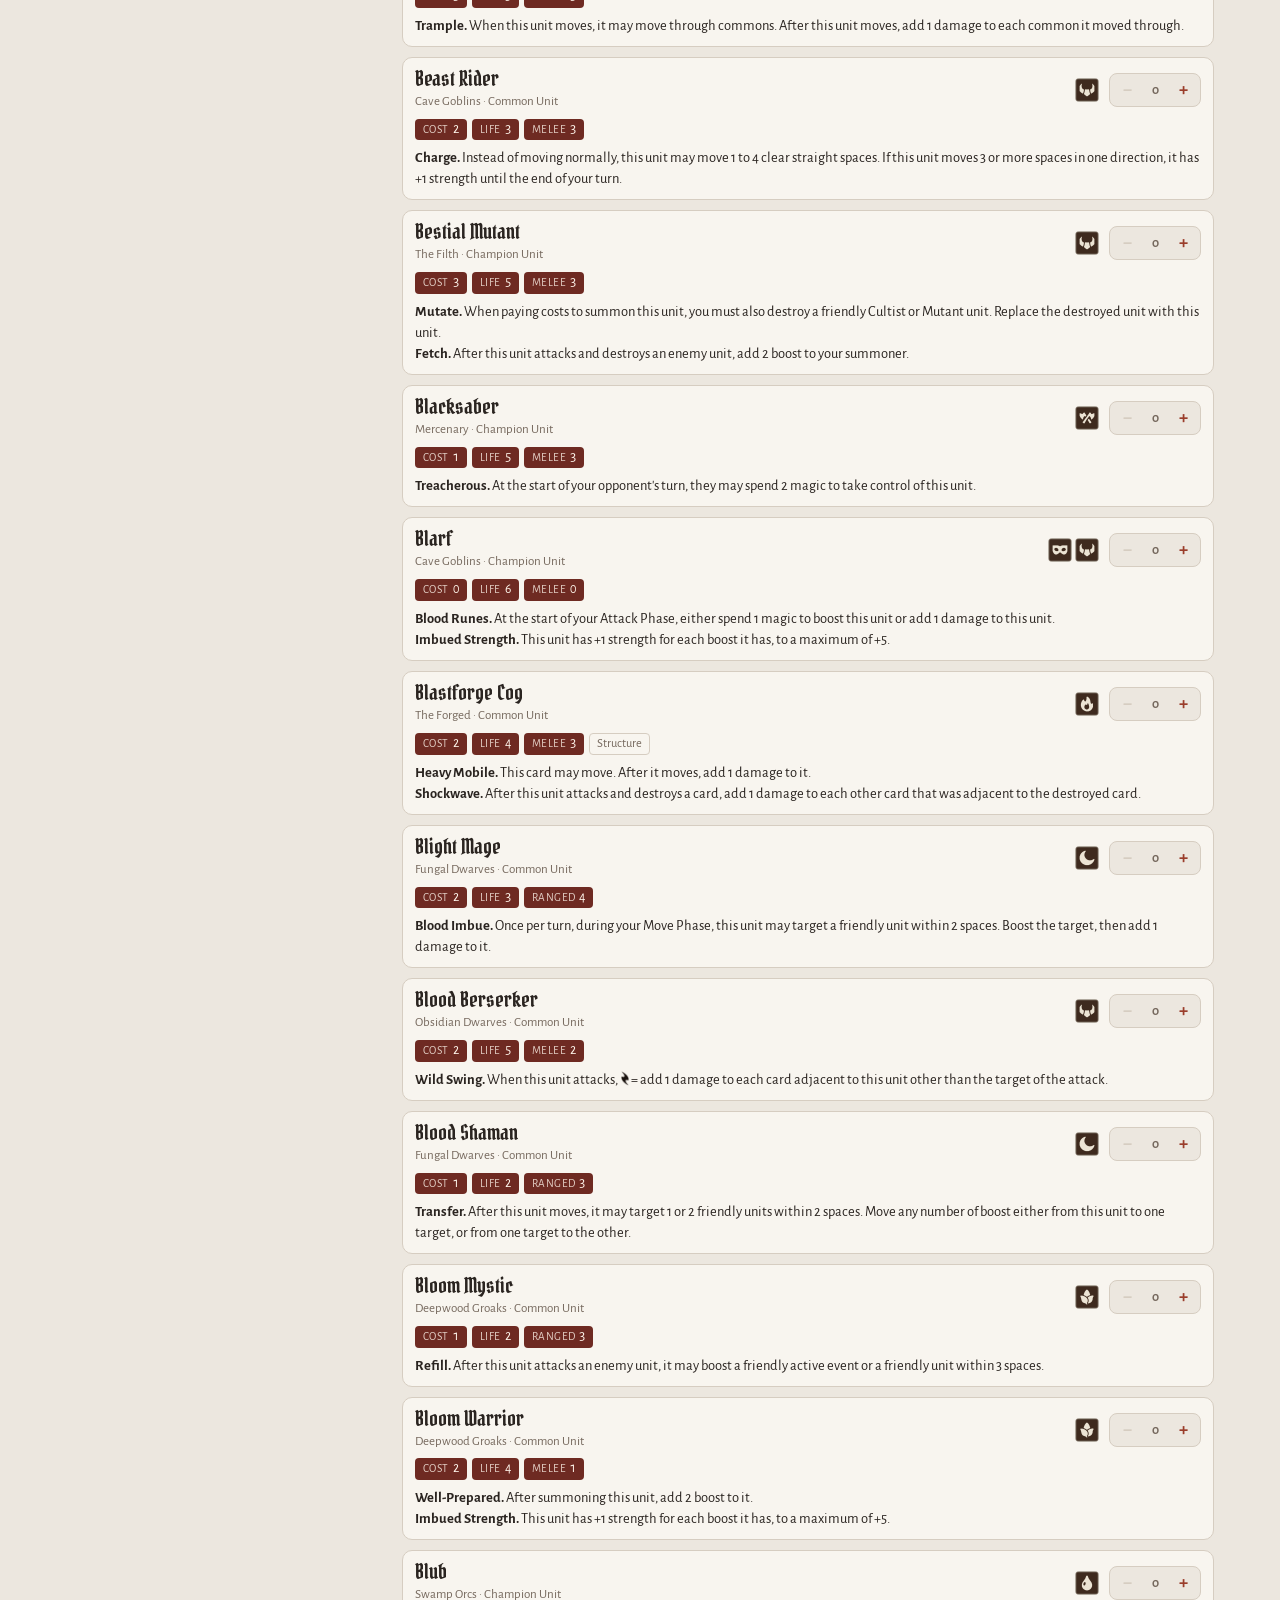
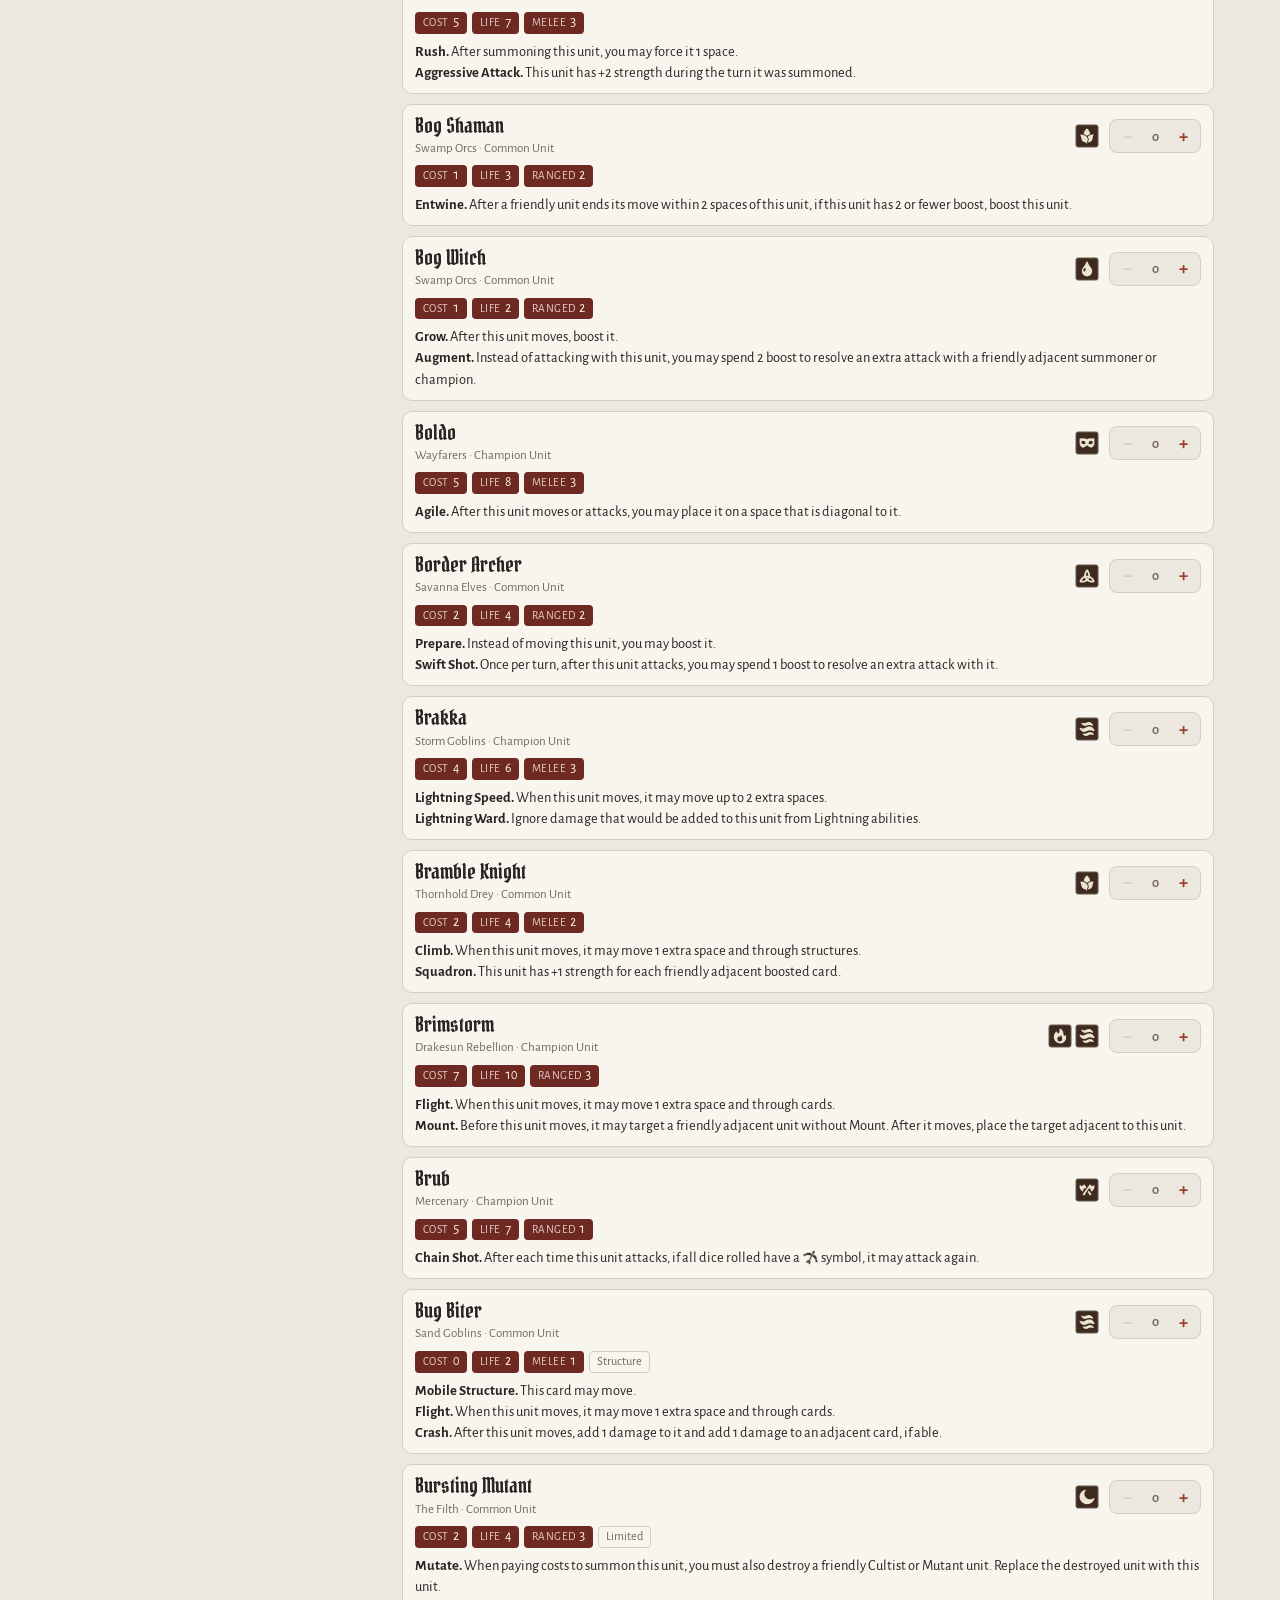
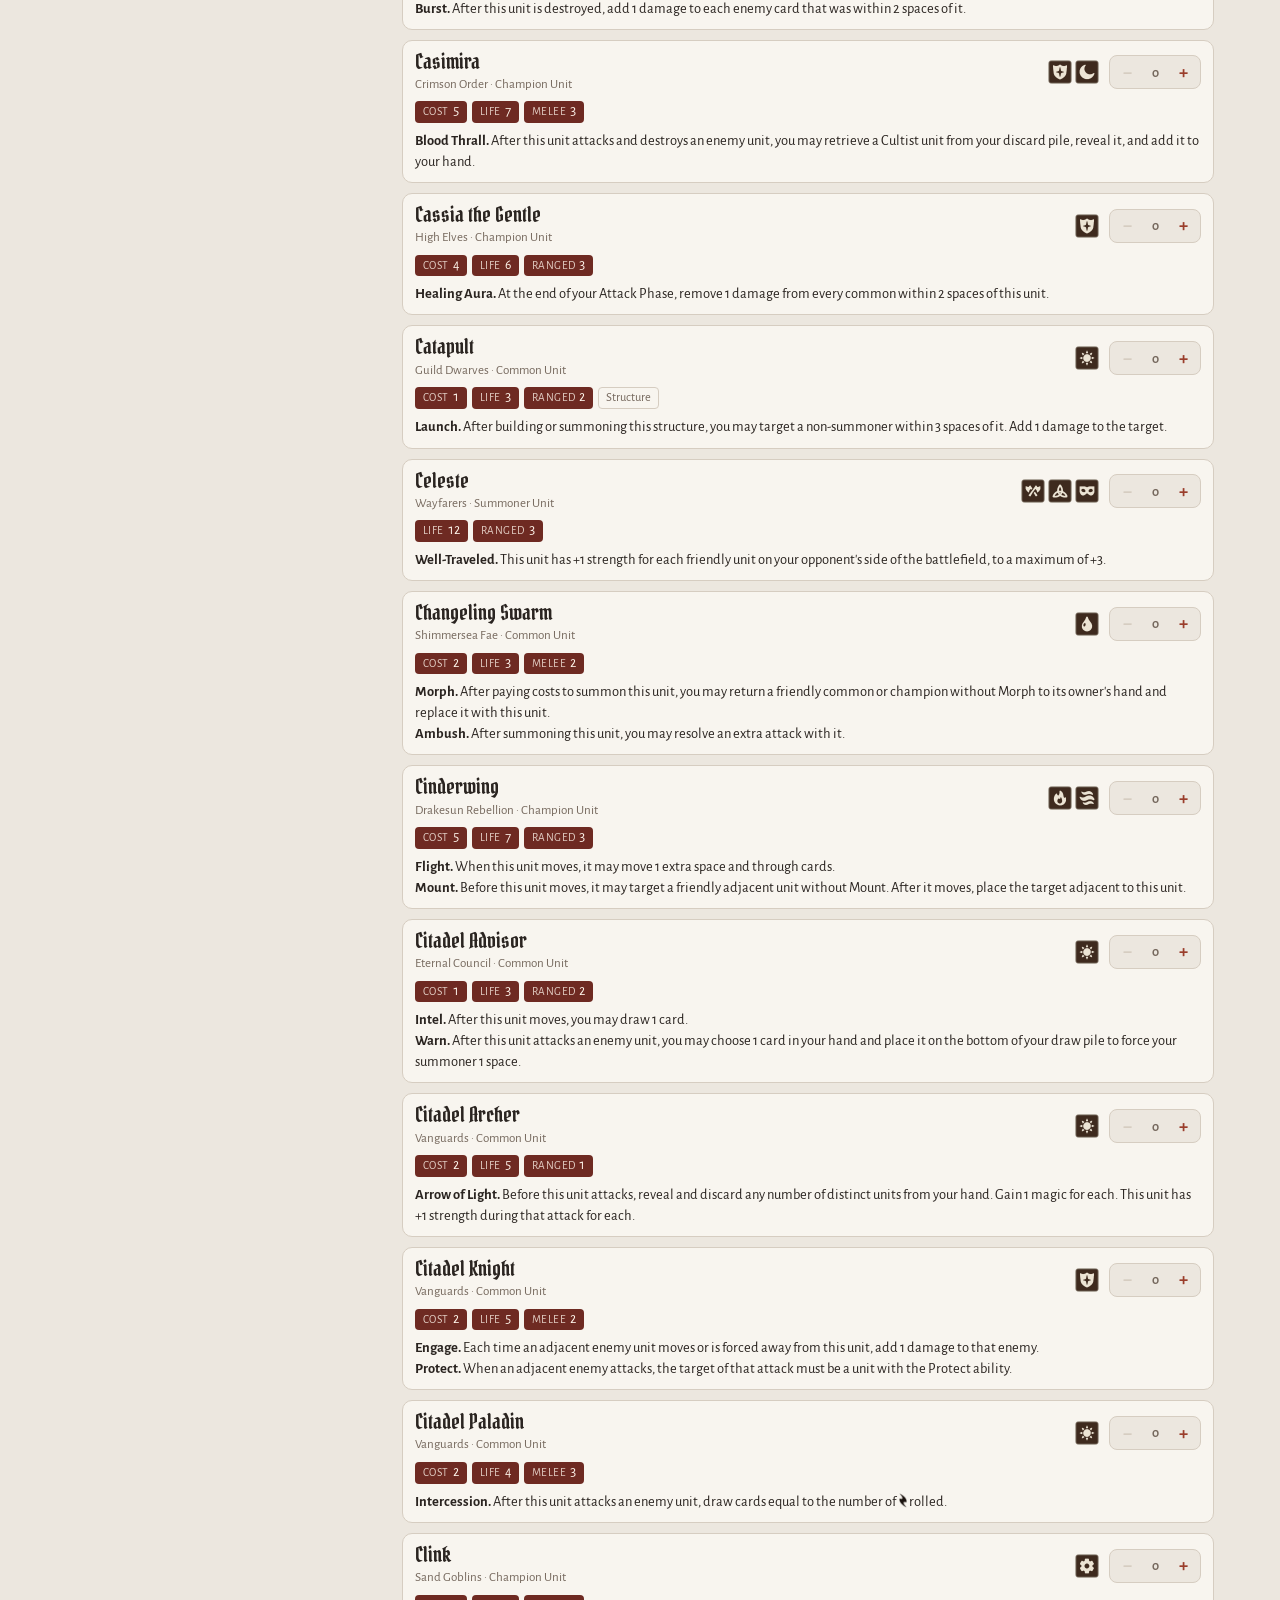
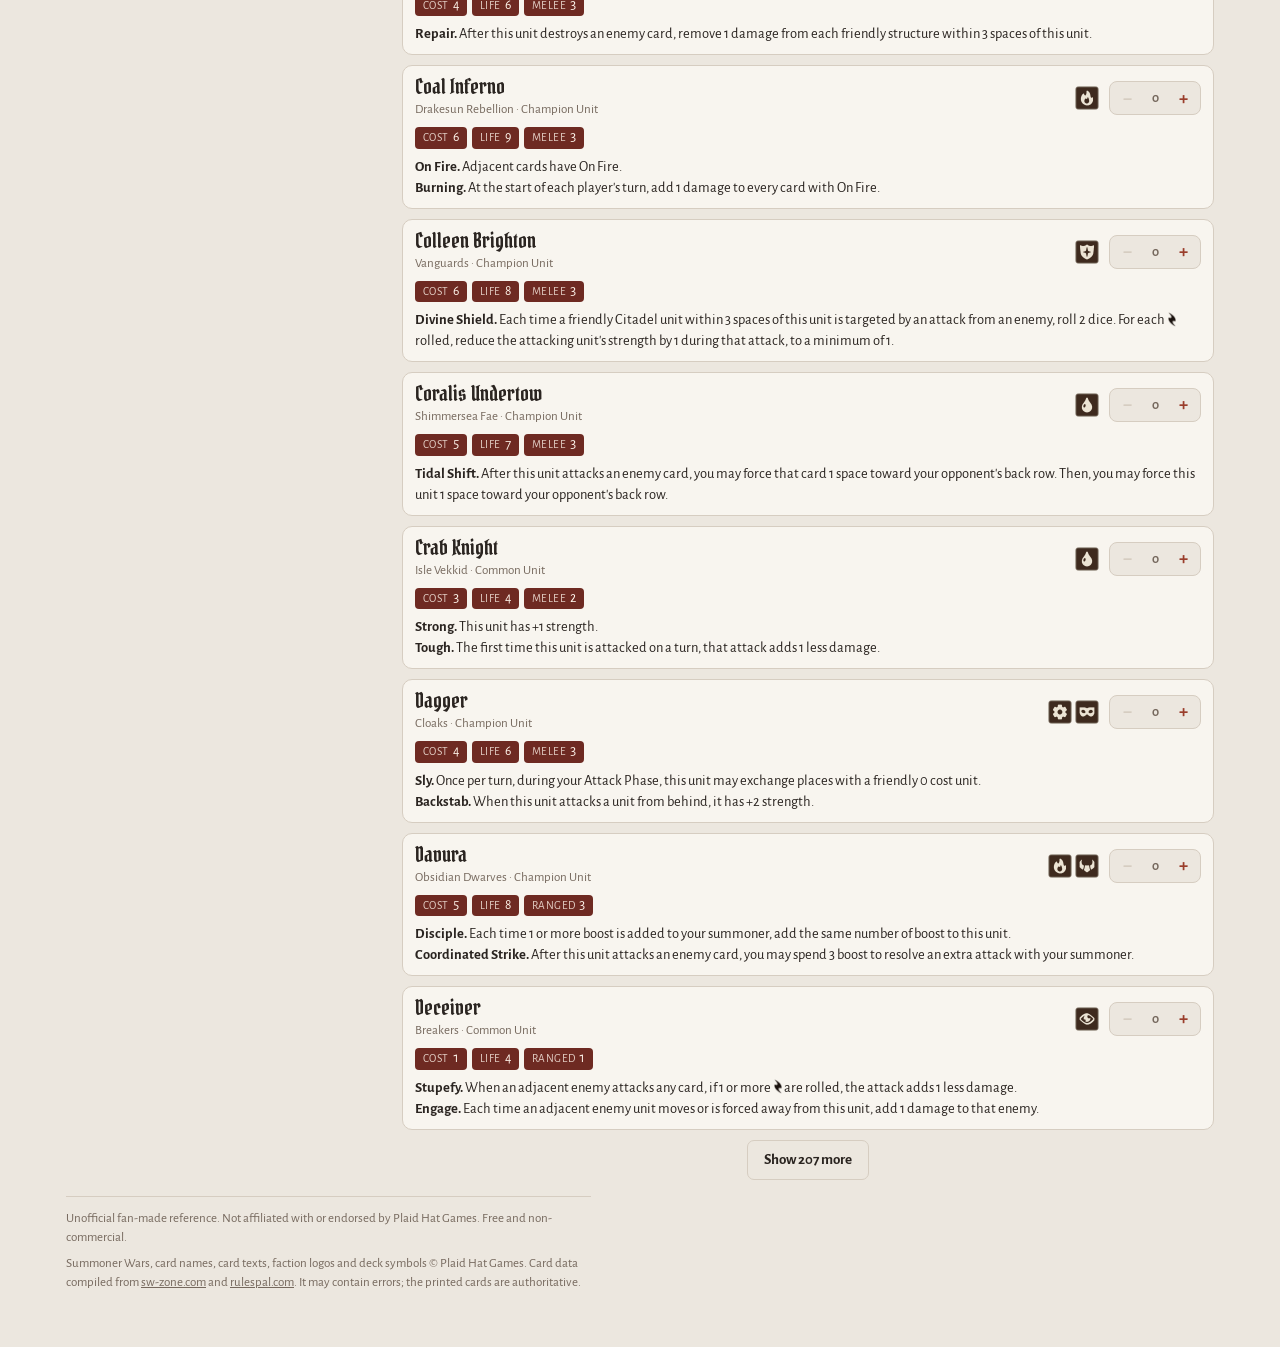
==== commit cf537fb3: "Remove link to card designer from main page Co-Authored-By: Claude Opus 5.5 <noreply@anthropic.com> " ====
--- a/index.html
+++ b/index.html
@@ -107,7 +107,6 @@
   </main>
 
   <footer class="foot">
-    <p><a href="designer/">Card Designer</a>: design your own fan-made cards.</p>
     <p>Unofficial fan-made reference. Not affiliated with or endorsed by Plaid Hat Games. Free and non-commercial.</p>
     <p>Summoner Wars, card names, card texts, faction logos and deck symbols © Plaid Hat Games. Card data compiled from <a href="https://sw-zone.com" rel="noopener">sw-zone.com</a> and <a href="https://rulespal.com" rel="noopener">rulespal.com</a>. It may contain errors; the printed cards are authoritative.</p>
   </footer>
